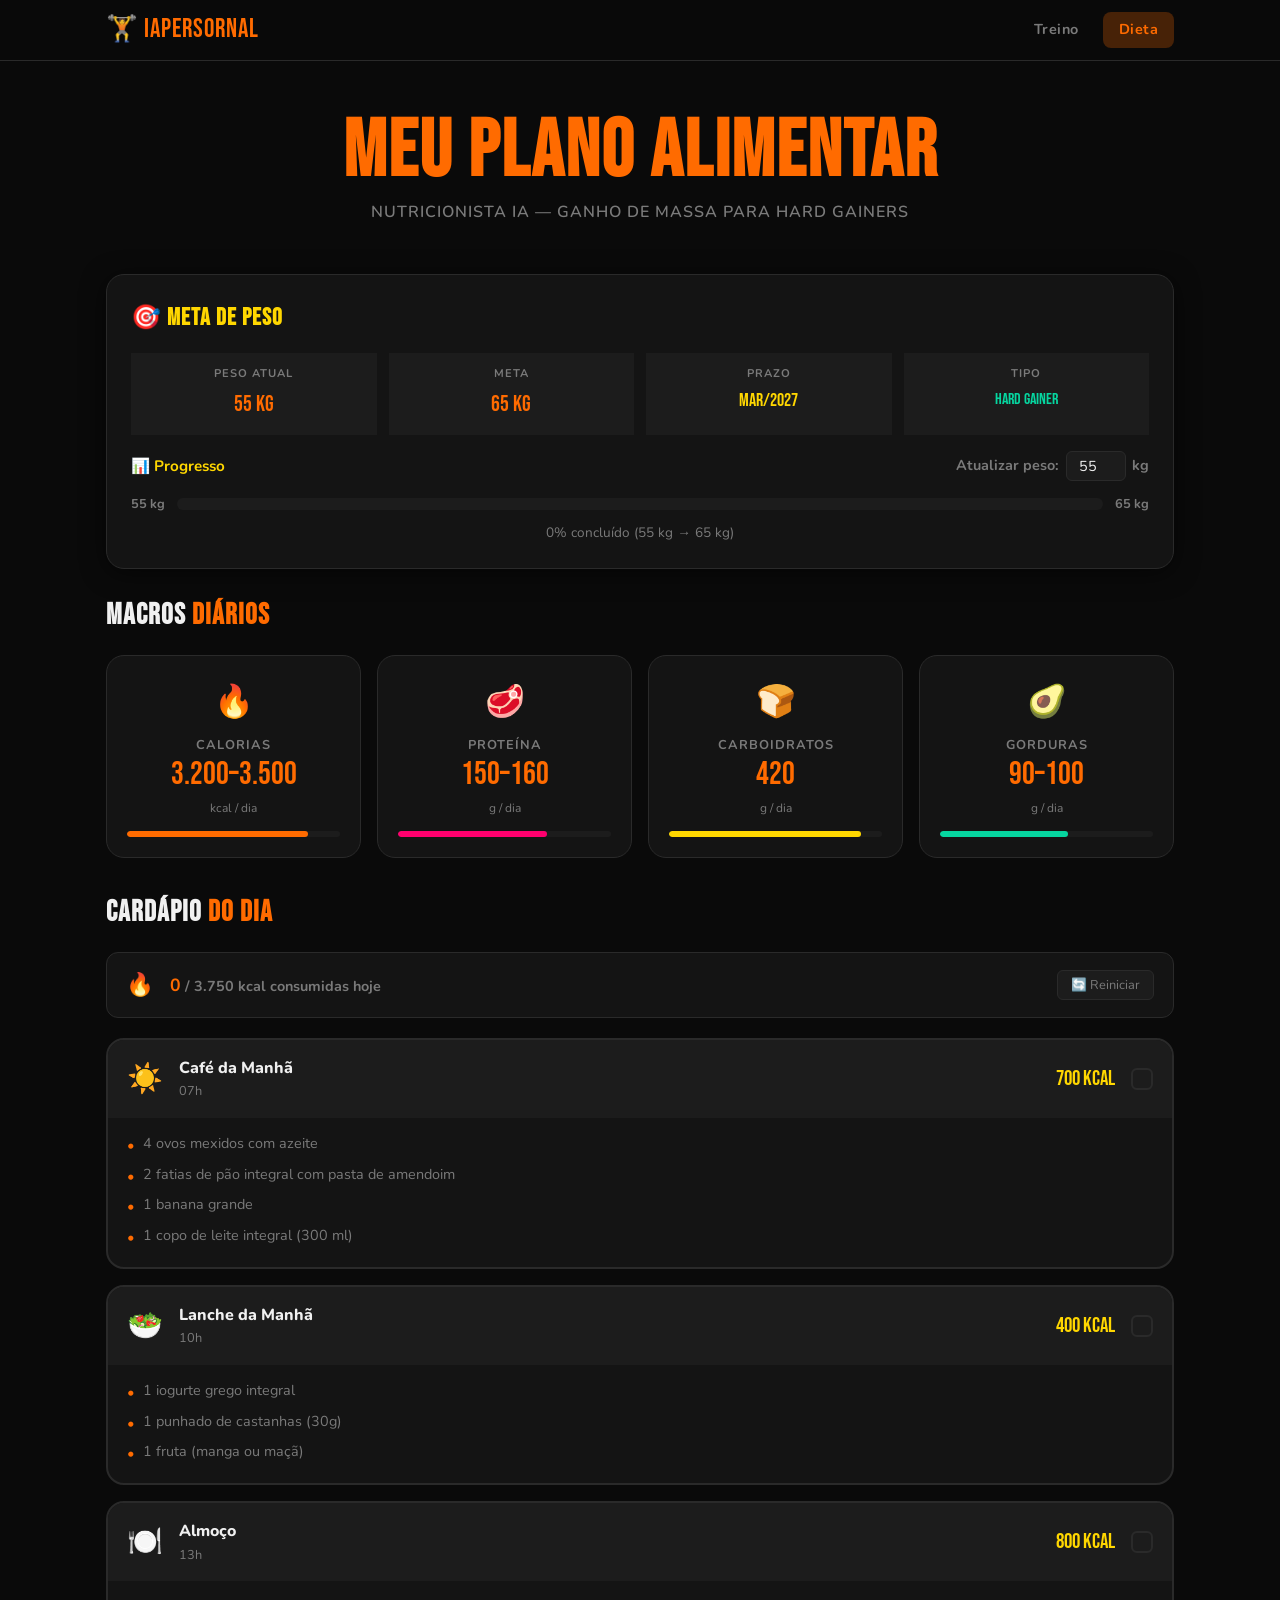
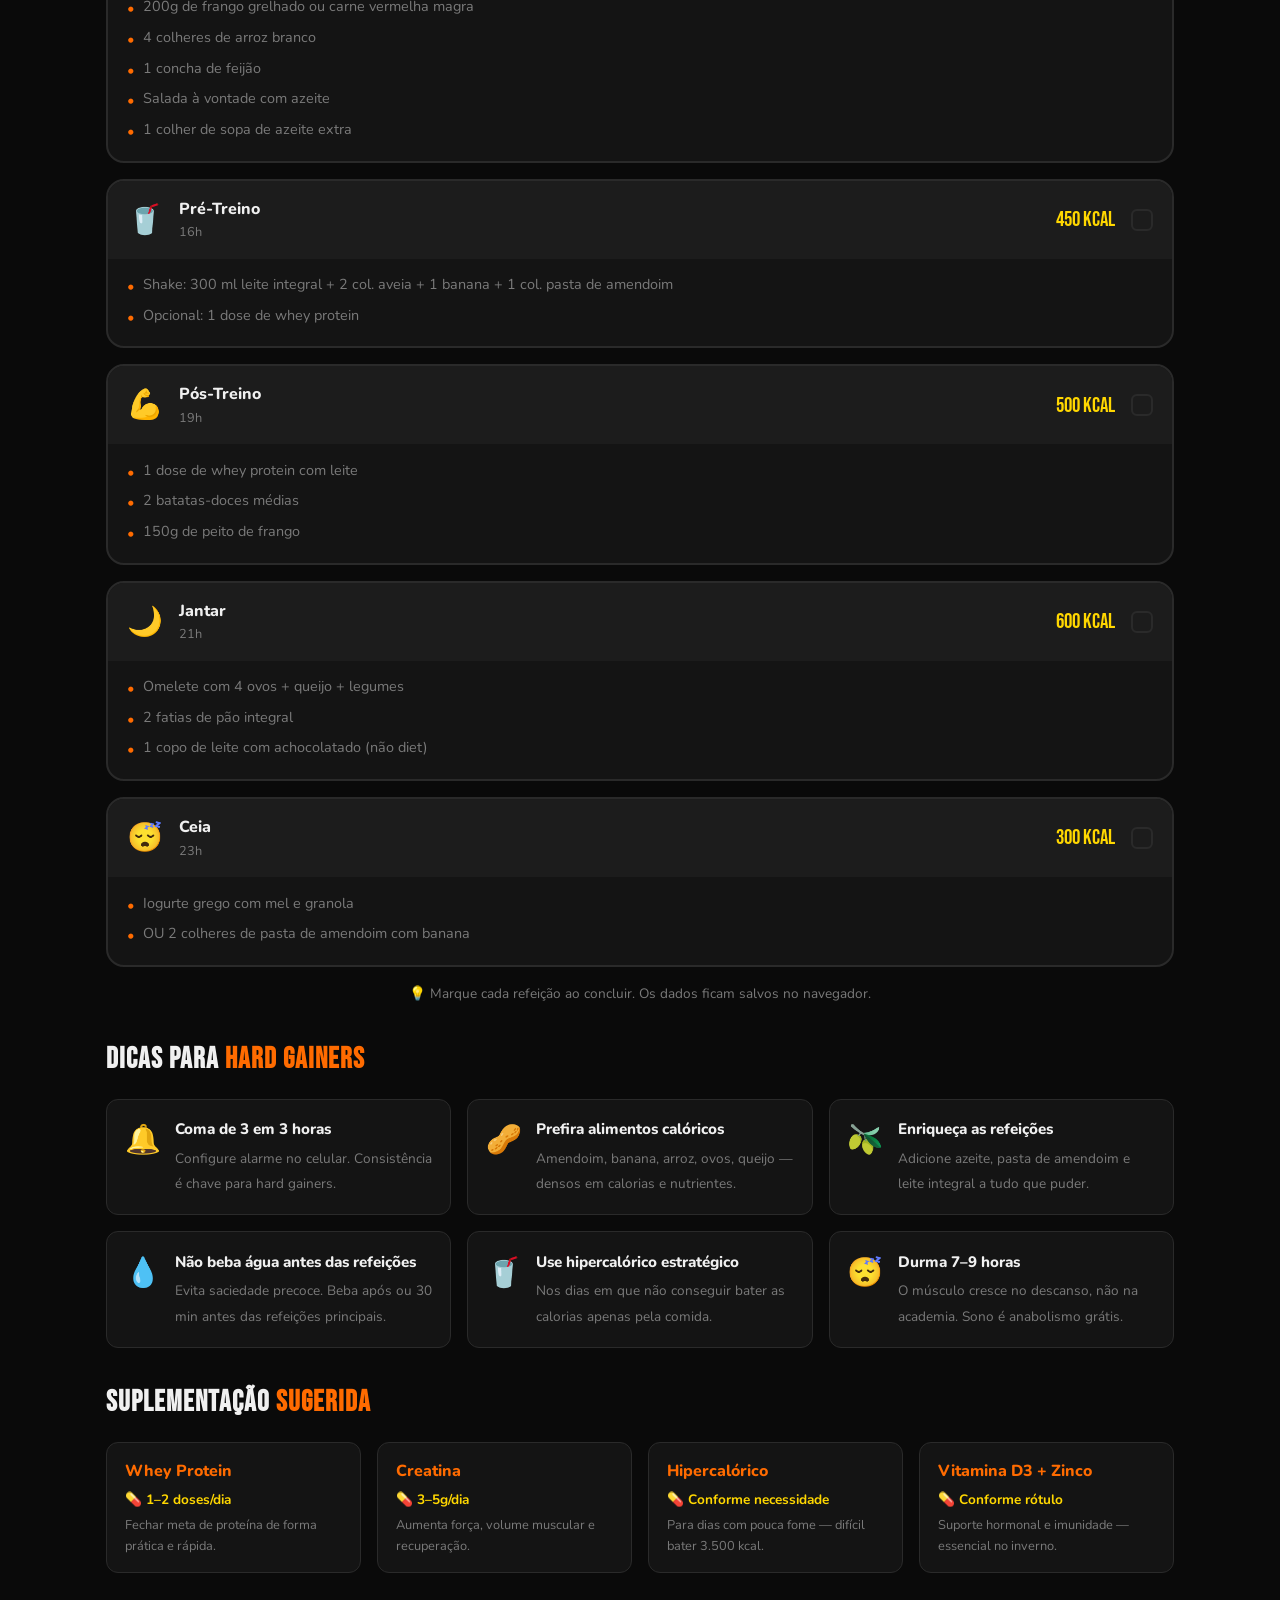
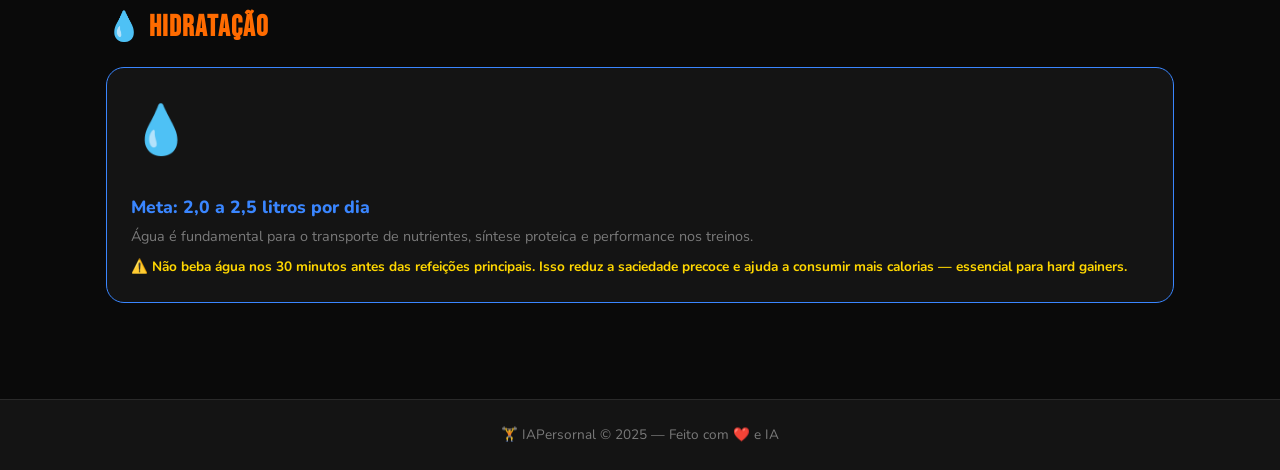
==== dieta.html @ 2b931eeb "feat: site completo de treino + dieta para GitHub Pages - index.html: plano de treino com seletor de" ====
<!DOCTYPE html>
<html lang="pt-BR">
<head>
  <meta charset="UTF-8" />
  <meta name="viewport" content="width=device-width, initial-scale=1.0" />
  <title>Meu Plano Alimentar | IAPersornal</title>
  <meta name="description" content="Plano nutricional personalizado para ganho de massa — IAPersornal Hard Gainer." />
  <link rel="stylesheet" href="https://cdnjs.cloudflare.com/ajax/libs/font-awesome/6.5.0/css/all.min.css" crossorigin="anonymous" />
  <link rel="stylesheet" href="css/style.css" />
</head>
<body>

  <!-- ── NAVBAR ── -->
  <header class="navbar">
    <div class="container nav-inner">
      <a href="index.html" class="nav-logo">🏋️ IAPersornal</a>
      <nav class="nav-links">
        <a href="index.html">Treino</a>
        <a href="dieta.html" class="active">Dieta</a>
      </nav>
    </div>
  </header>

  <!-- ── MAIN ── -->
  <main class="container page-main">

    <!-- Título da página -->
    <div class="page-header">
      <h1 class="page-title">MEU PLANO ALIMENTAR</h1>
      <p class="page-subtitle">Nutricionista IA — Ganho de Massa para Hard Gainers</p>
    </div>

    <!-- Card de Meta / Progresso ── -->
    <div class="goal-card">
      <h3>🎯 Meta de Peso</h3>
      <div class="goal-meta">
        <div class="goal-meta-item">
          <div class="label">Peso Atual</div>
          <div class="value" id="goal-current">55 kg</div>
        </div>
        <div class="goal-meta-item">
          <div class="label">Meta</div>
          <div class="value">65 kg</div>
        </div>
        <div class="goal-meta-item">
          <div class="label">Prazo</div>
          <div class="value" style="font-size:1.1rem;color:#FFD700">Mar/2027</div>
        </div>
        <div class="goal-meta-item">
          <div class="label">Tipo</div>
          <div class="value" style="font-size:1rem;color:#06D6A0">Hard Gainer</div>
        </div>
      </div>

      <!-- Barra de progresso editável -->
      <div class="weight-progress-header" style="margin-top:.5rem">
        <span>📊 Progresso</span>
        <div class="weight-inputs">
          <label>
            Atualizar peso:
            <input type="number" id="current-weight-diet" value="55" min="40" max="150" step="0.1" />
            kg
          </label>
        </div>
      </div>
      <div class="progress-bar-container" style="margin-top:.6rem">
        <span class="progress-label">55 kg</span>
        <div class="progress-bar">
          <div class="progress-fill" id="weight-fill-diet" style="width:0%"></div>
        </div>
        <span class="progress-label">65 kg</span>
      </div>
      <div class="progress-percent" id="weight-percent-diet">Carregando...</div>
    </div>

    <!-- ── MACROS ── -->
    <section class="macros-section">
      <h2 class="section-title">Macros <span>Diários</span></h2>
      <div class="macros-grid" id="macros-container">
        <!-- Renderizado pelo JS -->
      </div>
    </section>

    <!-- ── REFEIÇÕES ── -->
    <section class="meals-section">
      <h2 class="section-title">Cardápio <span>do Dia</span></h2>

      <!-- Contador de kcal -->
      <div class="kcal-counter-bar">
        <span class="kcal-icon">🔥</span>
        <div class="kcal-text" id="kcal-done">
          <strong>0</strong> <span>/ 3.750 kcal consumidas hoje</span>
        </div>
        <button class="btn-reset-meals" onclick="resetMeals()">🔄 Reiniciar</button>
      </div>

      <!-- Lista de refeições -->
      <div class="meals-grid" id="meals-container">
        <!-- Renderizado pelo JS -->
      </div>

      <p style="text-align:center;color:var(--text-muted);font-size:.85rem;margin-top:1rem">
        💡 Marque cada refeição ao concluir. Os dados ficam salvos no navegador.
      </p>
    </section>

    <!-- ── DICAS PARA HARD GAINERS ── -->
    <section class="tips-section">
      <h2 class="section-title">Dicas para <span>Hard Gainers</span></h2>
      <div class="tips-grid" id="tips-container">
        <!-- Renderizado pelo JS -->
      </div>
    </section>

    <!-- ── SUPLEMENTAÇÃO ── -->
    <section class="supplements-section">
      <h2 class="section-title">Suplementação <span>Sugerida</span></h2>
      <div class="supplement-grid" id="supplements-container">
        <!-- Renderizado pelo JS -->
      </div>
    </section>

    <!-- ── HIDRATAÇÃO ── -->
    <section class="hydration-section">
      <h2 class="section-title">💧 <span>Hidratação</span></h2>
      <div class="hydration-card">
        <span class="hydration-icon">💧</span>
        <div class="hydration-info">
          <h4>Meta: 2,0 a 2,5 litros por dia</h4>
          <p>Água é fundamental para o transporte de nutrientes, síntese proteica e performance nos treinos.</p>
          <p class="warning">
            ⚠️ <strong>Não beba água nos 30 minutos antes das refeições principais.</strong>
            Isso reduz a saciedade precoce e ajuda a consumir mais calorias — essencial para hard gainers.
          </p>
        </div>
      </div>
    </section>

  </main>

  <!-- ── FOOTER ── -->
  <footer class="footer">
    <div class="container">
      🏋️ IAPersornal &copy; 2025 — Feito com ❤️ e IA
    </div>
  </footer>

  <script src="js/main.js"></script>
</body>
</html>
---- css/style.css ----
/* ============================================================
   IAPersornal — CSS Global
   Dark Mode Esportivo | #FF6B00 laranja | #FFD700 dourado
   Fontes: Bebas Neue (títulos) + Nunito (corpo)
   ============================================================ */

@import url('https://fonts.googleapis.com/css2?family=Bebas+Neue&family=Nunito:wght@400;600;700;800;900&display=swap');

/* ── Variables ── */
:root {
  --bg:          #0a0a0a;
  --surface:     #141414;
  --surface-2:   #1c1c1c;
  --border:      #2a2a2a;
  --orange:      #FF6B00;
  --orange-glow: rgba(255,107,0,.25);
  --gold:        #FFD700;
  --gold-glow:   rgba(255,215,0,.20);
  --text:        #f0f0f0;
  --text-muted:  #7a7a7a;
  --success:     #06D6A0;
  --blue:        #3A86FF;
  --pink:        #FF006E;
  --radius:      12px;
  --radius-lg:   18px;
  --shadow:      0 4px 24px rgba(0,0,0,.55);
  --transition:  all .28s cubic-bezier(.4,0,.2,1);
}

/* ── Reset ── */
*, *::before, *::after { box-sizing: border-box; margin: 0; padding: 0; }
html { scroll-behavior: smooth; font-size: 16px; }
body {
  background: var(--bg);
  color: var(--text);
  font-family: 'Nunito', sans-serif;
  min-height: 100vh;
  line-height: 1.6;
}
a { color: var(--orange); text-decoration: none; }
img { max-width: 100%; display: block; }
button { font-family: inherit; cursor: pointer; border: none; outline: none; }
input { font-family: inherit; }

/* ── Container ── */
.container {
  max-width: 1100px;
  margin: 0 auto;
  padding: 0 1rem;
}

/* ── NAVBAR ── */
.navbar {
  position: fixed;
  top: 0; left: 0; right: 0;
  z-index: 100;
  background: rgba(10,10,10,.92);
  backdrop-filter: blur(12px);
  border-bottom: 1px solid var(--border);
}
.nav-inner {
  display: flex;
  align-items: center;
  justify-content: space-between;
  height: 60px;
}
.nav-logo {
  font-family: 'Bebas Neue', sans-serif;
  font-size: 1.6rem;
  color: var(--orange);
  letter-spacing: 1px;
}
.nav-links {
  display: flex;
  gap: .5rem;
}
.nav-links a {
  padding: .4rem 1rem;
  border-radius: 8px;
  color: var(--text-muted);
  font-weight: 700;
  font-size: .9rem;
  letter-spacing: .5px;
  transition: var(--transition);
}
.nav-links a:hover,
.nav-links a.active {
  color: var(--orange);
  background: var(--orange-glow);
}

/* ── Page main ── */
.page-main {
  padding-top: 80px;
  padding-bottom: 4rem;
}

/* ── Page Header ── */
.page-header {
  text-align: center;
  margin-bottom: 2rem;
  padding: 2rem 0 1rem;
}
.page-title {
  font-family: 'Bebas Neue', sans-serif;
  font-size: clamp(2.5rem, 8vw, 5rem);
  color: var(--orange);
  letter-spacing: 2px;
  line-height: 1;
}
.page-subtitle {
  color: var(--text-muted);
  font-size: 1rem;
  font-weight: 600;
  margin-top: .5rem;
  letter-spacing: 1px;
  text-transform: uppercase;
}

/* ── Weight Progress Card ── */
.weight-progress-card {
  background: var(--surface);
  border: 1px solid var(--border);
  border-radius: var(--radius-lg);
  padding: 1.2rem 1.5rem;
  margin-bottom: 1.5rem;
  box-shadow: var(--shadow);
}
.weight-progress-header {
  display: flex;
  align-items: center;
  justify-content: space-between;
  margin-bottom: .8rem;
  font-weight: 700;
  font-size: .95rem;
  color: var(--gold);
  flex-wrap: wrap;
  gap: .5rem;
}
.weight-inputs label {
  display: flex;
  align-items: center;
  gap: .4rem;
  font-size: .9rem;
  color: var(--text-muted);
}
.weight-inputs input {
  width: 60px;
  background: var(--surface-2);
  border: 1px solid var(--border);
  border-radius: 6px;
  color: var(--text);
  padding: .25rem .5rem;
  font-size: .9rem;
  text-align: center;
}
.weight-inputs input:focus { outline: none; border-color: var(--orange); }
.progress-bar-container {
  display: flex;
  align-items: center;
  gap: .75rem;
  margin-bottom: .5rem;
}
.progress-label {
  font-size: .8rem;
  font-weight: 700;
  color: var(--text-muted);
  white-space: nowrap;
}
.progress-bar {
  flex: 1;
  height: 12px;
  background: var(--surface-2);
  border-radius: 99px;
  overflow: hidden;
}
.progress-fill {
  height: 100%;
  background: linear-gradient(90deg, var(--orange), var(--gold));
  border-radius: 99px;
  transition: width .5s ease;
}
.progress-percent {
  font-size: .85rem;
  color: var(--text-muted);
  text-align: center;
}

/* ── Weekly Counter ── */
.weekly-counter {
  display: flex;
  align-items: center;
  gap: .75rem;
  background: var(--surface);
  border: 1px solid var(--border);
  border-radius: var(--radius);
  padding: .9rem 1.2rem;
  margin-bottom: 1.5rem;
  font-weight: 700;
  font-size: .95rem;
  flex-wrap: wrap;
}
.weekly-counter i {
  color: var(--gold);
  font-size: 1.2rem;
}
.weekly-counter span {
  flex: 1;
}
.btn-reset-week {
  background: var(--surface-2);
  border: 1px solid var(--border);
  color: var(--text-muted);
  font-size: .8rem;
  padding: .3rem .8rem;
  border-radius: 6px;
  transition: var(--transition);
}
.btn-reset-week:hover {
  color: var(--orange);
  border-color: var(--orange);
}

/* ── Day Selector ── */
.day-selector {
  display: flex;
  gap: .5rem;
  flex-wrap: wrap;
  justify-content: center;
  margin-bottom: 1.5rem;
}
.day-btn {
  background: var(--surface);
  border: 2px solid var(--border);
  color: var(--text-muted);
  font-family: 'Bebas Neue', sans-serif;
  font-size: 1rem;
  letter-spacing: 1px;
  padding: .55rem 1.1rem;
  border-radius: 10px;
  transition: var(--transition);
}
.day-btn:hover {
  border-color: var(--orange);
  color: var(--orange);
}
.day-btn.active {
  background: var(--orange);
  border-color: var(--orange);
  color: #fff;
  box-shadow: 0 0 16px var(--orange-glow);
}
.day-btn.rest.active {
  background: var(--success);
  border-color: var(--success);
  box-shadow: 0 0 16px rgba(6,214,160,.3);
}

/* ── Completion Banner ── */
.completion-banner {
  display: none;
  background: linear-gradient(135deg, var(--orange), var(--gold));
  color: #000;
  font-family: 'Bebas Neue', sans-serif;
  font-size: 1.6rem;
  letter-spacing: 1px;
  text-align: center;
  padding: 1rem;
  border-radius: var(--radius);
  margin-bottom: 1.5rem;
  animation: popIn .4s cubic-bezier(.175,.885,.32,1.275);
}
.completion-banner.show { display: block; }

/* ── Day Panel ── */
.day-panel { display: none; }
.day-panel.active { display: block; }

.day-panel-header {
  display: flex;
  align-items: center;
  gap: 1rem;
  margin-bottom: 1.5rem;
}
.day-panel-title {
  font-family: 'Bebas Neue', sans-serif;
  font-size: 2rem;
  letter-spacing: 1px;
}
.focus-badge {
  background: var(--orange-glow);
  color: var(--orange);
  border: 1px solid var(--orange);
  font-size: .75rem;
  font-weight: 800;
  letter-spacing: 1.5px;
  padding: .3rem .75rem;
  border-radius: 99px;
}

/* ── Exercise Grid ── */
.exercise-grid {
  display: grid;
  grid-template-columns: repeat(auto-fill, minmax(260px, 1fr));
  gap: 1.25rem;
  margin-bottom: 1.5rem;
}

/* ── Exercise Card ── */
.exercise-card {
  background: var(--surface);
  border: 2px solid var(--border);
  border-radius: var(--radius-lg);
  overflow: hidden;
  box-shadow: var(--shadow);
  transition: var(--transition);
  opacity: 0;
  transform: translateY(20px);
}
.exercise-card.animate-in {
  opacity: 1;
  transform: translateY(0);
}
.exercise-card.done {
  border-color: var(--success);
  opacity: .7;
}
.exercise-card.done .card-visual { filter: grayscale(.4); }
.exercise-card:hover {
  border-color: var(--orange);
  transform: translateY(-4px);
  box-shadow: 0 8px 32px rgba(255,107,0,.2);
}
.exercise-card.done:hover { transform: none; }

.card-visual {
  height: 110px;
  display: flex;
  align-items: center;
  justify-content: center;
  font-size: 3.5rem;
  position: relative;
  overflow: hidden;
}
.card-visual::before {
  content: '';
  position: absolute;
  inset: 0;
  background: linear-gradient(135deg, var(--card-color, #FF6B00) 0%, transparent 70%);
  opacity: .18;
}

.card-body { padding: 1rem 1.1rem 1.2rem; }
.card-muscle {
  font-size: .7rem;
  font-weight: 800;
  letter-spacing: 1.5px;
  color: #fff;
  background: var(--card-color, #FF6B00);
  padding: .2rem .65rem;
  border-radius: 99px;
  display: inline-block;
  margin-bottom: .6rem;
}
.card-name {
  font-weight: 800;
  font-size: 1rem;
  margin-bottom: .35rem;
  line-height: 1.3;
}
.card-sets {
  font-family: 'Bebas Neue', sans-serif;
  font-size: 1.25rem;
  color: var(--gold);
  letter-spacing: .5px;
  margin-bottom: .5rem;
}
.card-tip {
  font-size: .8rem;
  color: var(--text-muted);
  line-height: 1.5;
  margin-bottom: .75rem;
}
.card-check-area {
  display: flex;
  align-items: center;
  gap: .5rem;
}
.card-checkbox {
  appearance: none;
  width: 20px;
  height: 20px;
  border: 2px solid var(--border);
  border-radius: 6px;
  cursor: pointer;
  transition: var(--transition);
  position: relative;
  flex-shrink: 0;
}
.card-checkbox:checked {
  background: var(--success);
  border-color: var(--success);
}
.card-checkbox:checked::after {
  content: '✓';
  position: absolute;
  top: 50%; left: 50%;
  transform: translate(-50%,-50%);
  color: #000;
  font-size: .8rem;
  font-weight: 900;
}
.card-check-label {
  font-size: .85rem;
  color: var(--text-muted);
  cursor: pointer;
}

/* ── Rest Day Card ── */
.rest-card {
  background: var(--surface);
  border: 2px solid var(--success);
  border-radius: var(--radius-lg);
  padding: 3rem 2rem;
  text-align: center;
  box-shadow: 0 0 32px rgba(6,214,160,.15);
}
.rest-card .rest-icon { font-size: 5rem; margin-bottom: 1rem; }
.rest-card h2 {
  font-family: 'Bebas Neue', sans-serif;
  font-size: 2.5rem;
  color: var(--success);
  margin-bottom: .5rem;
}
.rest-card p { color: var(--text-muted); font-size: 1rem; line-height: 1.7; }
.rest-card .motivational {
  margin-top: 1.5rem;
  background: var(--surface-2);
  border-radius: var(--radius);
  padding: 1rem;
  font-style: italic;
  color: var(--gold);
  font-weight: 700;
}

/* ── Reset Area ── */
.reset-area {
  text-align: center;
  margin-top: 1rem;
}
.btn-secondary {
  background: var(--surface-2);
  border: 1px solid var(--border);
  color: var(--text-muted);
  padding: .6rem 1.4rem;
  border-radius: 8px;
  font-size: .9rem;
  font-weight: 700;
  transition: var(--transition);
}
.btn-secondary:hover {
  border-color: var(--orange);
  color: var(--orange);
}

/* ── DIET PAGE ── */

/* Goal Card */
.goal-card {
  background: var(--surface);
  border: 1px solid var(--border);
  border-radius: var(--radius-lg);
  padding: 1.5rem;
  margin-bottom: 1.5rem;
  box-shadow: var(--shadow);
}
.goal-card h3 {
  font-family: 'Bebas Neue', sans-serif;
  font-size: 1.5rem;
  color: var(--gold);
  letter-spacing: 1px;
  margin-bottom: 1rem;
}
.goal-meta {
  display: grid;
  grid-template-columns: repeat(auto-fit, minmax(120px, 1fr));
  gap: .75rem;
  margin-bottom: 1rem;
}
.goal-meta-item {
  background: var(--surface-2);
  border-radius: var(--radius-sm);
  padding: .75rem;
  text-align: center;
}
.goal-meta-item .label {
  font-size: .7rem;
  color: var(--text-muted);
  font-weight: 700;
  letter-spacing: 1px;
  text-transform: uppercase;
  margin-bottom: .25rem;
}
.goal-meta-item .value {
  font-family: 'Bebas Neue', sans-serif;
  font-size: 1.4rem;
  color: var(--orange);
}

/* Macros */
.macros-section { margin-bottom: 2rem; }
.section-title {
  font-family: 'Bebas Neue', sans-serif;
  font-size: 1.8rem;
  color: var(--text);
  letter-spacing: 1px;
  margin-bottom: 1rem;
}
.section-title span { color: var(--orange); }
.macros-grid {
  display: grid;
  grid-template-columns: repeat(auto-fit, minmax(200px, 1fr));
  gap: 1rem;
}
.macro-card {
  background: var(--surface);
  border: 1px solid var(--border);
  border-radius: var(--radius-lg);
  padding: 1.25rem;
  text-align: center;
  transition: var(--transition);
}
.macro-card:hover { border-color: var(--orange); }
.macro-icon { font-size: 2rem; margin-bottom: .5rem; }
.macro-name {
  font-size: .8rem;
  font-weight: 700;
  letter-spacing: 1px;
  color: var(--text-muted);
  text-transform: uppercase;
  margin-bottom: .25rem;
}
.macro-value {
  font-family: 'Bebas Neue', sans-serif;
  font-size: 2rem;
  color: var(--orange);
  line-height: 1;
  margin-bottom: .5rem;
}
.macro-unit {
  font-size: .75rem;
  color: var(--text-muted);
}
.macro-bar {
  height: 6px;
  background: var(--surface-2);
  border-radius: 99px;
  margin-top: .75rem;
  overflow: hidden;
}
.macro-bar-fill {
  height: 100%;
  border-radius: 99px;
  transition: width .5s ease;
}

/* Meals */
.meals-section { margin-bottom: 2rem; }
.kcal-counter-bar {
  background: var(--surface);
  border: 1px solid var(--border);
  border-radius: var(--radius);
  padding: .9rem 1.2rem;
  margin-bottom: 1.2rem;
  display: flex;
  align-items: center;
  gap: 1rem;
  flex-wrap: wrap;
}
.kcal-counter-bar .kcal-icon { font-size: 1.4rem; }
.kcal-text { flex: 1; font-weight: 700; }
.kcal-text strong { color: var(--orange); font-size: 1.1rem; }
.kcal-text span { color: var(--text-muted); font-size: .9rem; }
.btn-reset-meals {
  background: var(--surface-2);
  border: 1px solid var(--border);
  color: var(--text-muted);
  font-size: .8rem;
  padding: .3rem .8rem;
  border-radius: 6px;
  transition: var(--transition);
}
.btn-reset-meals:hover { color: var(--orange); border-color: var(--orange); }

.meals-grid {
  display: grid;
  gap: 1rem;
}
.meal-card {
  background: var(--surface);
  border: 2px solid var(--border);
  border-radius: var(--radius-lg);
  overflow: hidden;
  transition: var(--transition);
  opacity: 0;
  transform: translateY(16px);
}
.meal-card.animate-in {
  opacity: 1;
  transform: translateY(0);
}
.meal-card.meal-done {
  border-color: var(--success);
  opacity: .75;
}
.meal-header {
  display: flex;
  align-items: center;
  gap: 1rem;
  padding: 1rem 1.2rem;
  background: var(--surface-2);
  cursor: pointer;
  user-select: none;
}
.meal-emoji { font-size: 1.8rem; }
.meal-info { flex: 1; }
.meal-name {
  font-weight: 800;
  font-size: 1rem;
}
.meal-time {
  font-size: .8rem;
  color: var(--text-muted);
}
.meal-kcal {
  font-family: 'Bebas Neue', sans-serif;
  font-size: 1.3rem;
  color: var(--gold);
}
.meal-check {
  appearance: none;
  width: 22px;
  height: 22px;
  border: 2px solid var(--border);
  border-radius: 6px;
  cursor: pointer;
  transition: var(--transition);
  position: relative;
  flex-shrink: 0;
}
.meal-check:checked {
  background: var(--success);
  border-color: var(--success);
}
.meal-check:checked::after {
  content: '✓';
  position: absolute;
  top: 50%; left: 50%;
  transform: translate(-50%,-50%);
  color: #000;
  font-size: .85rem;
  font-weight: 900;
}
.meal-body {
  padding: .9rem 1.2rem 1.1rem;
}
.meal-items {
  list-style: none;
  display: flex;
  flex-direction: column;
  gap: .35rem;
}
.meal-items li {
  display: flex;
  align-items: flex-start;
  gap: .5rem;
  font-size: .9rem;
  color: var(--text-muted);
}
.meal-items li::before {
  content: '•';
  color: var(--orange);
  font-weight: 900;
  flex-shrink: 0;
  margin-top: 2px;
}

/* Tips & Supplements */
.tips-section,
.supplements-section,
.hydration-section {
  margin-bottom: 2rem;
}
.tips-grid {
  display: grid;
  grid-template-columns: repeat(auto-fill, minmax(260px, 1fr));
  gap: 1rem;
}
.tip-card {
  background: var(--surface);
  border: 1px solid var(--border);
  border-radius: var(--radius);
  padding: 1.1rem;
  display: flex;
  gap: .9rem;
  align-items: flex-start;
  transition: var(--transition);
  opacity: 0;
  transform: translateY(12px);
}
.tip-card.animate-in {
  opacity: 1;
  transform: translateY(0);
}
.tip-card:hover { border-color: var(--gold); }
.tip-icon { font-size: 1.8rem; flex-shrink: 0; }
.tip-text strong {
  display: block;
  font-size: .95rem;
  font-weight: 800;
  margin-bottom: .25rem;
}
.tip-text span { font-size: .85rem; color: var(--text-muted); }

.supplement-grid {
  display: grid;
  grid-template-columns: repeat(auto-fill, minmax(220px, 1fr));
  gap: 1rem;
}
.supplement-card {
  background: var(--surface);
  border: 1px solid var(--border);
  border-radius: var(--radius);
  padding: 1rem 1.1rem;
  transition: var(--transition);
  opacity: 0;
  transform: translateY(12px);
}
.supplement-card.animate-in {
  opacity: 1;
  transform: translateY(0);
}
.supplement-card:hover { border-color: var(--orange); }
.supplement-name {
  font-weight: 800;
  font-size: 1rem;
  color: var(--orange);
  margin-bottom: .3rem;
}
.supplement-dose {
  font-size: .85rem;
  color: var(--gold);
  font-weight: 700;
  margin-bottom: .25rem;
}
.supplement-reason { font-size: .8rem; color: var(--text-muted); }

.hydration-card {
  background: var(--surface);
  border: 1px solid var(--blue);
  border-radius: var(--radius-lg);
  padding: 1.5rem;
  display: flex;
  align-items: center;
  gap: 1.5rem;
  flex-wrap: wrap;
}
.hydration-icon { font-size: 3rem; }
.hydration-info h4 {
  font-weight: 800;
  font-size: 1.1rem;
  color: var(--blue);
  margin-bottom: .25rem;
}
.hydration-info p { font-size: .9rem; color: var(--text-muted); }
.hydration-info .warning {
  margin-top: .5rem;
  font-size: .85rem;
  color: var(--gold);
  font-weight: 700;
}

/* ── Footer ── */
.footer {
  background: var(--surface);
  border-top: 1px solid var(--border);
  padding: 1.5rem 0;
  text-align: center;
  font-size: .85rem;
  color: var(--text-muted);
}

/* ── Animations ── */
@keyframes popIn {
  from { transform: scale(.8); opacity: 0; }
  to   { transform: scale(1);  opacity: 1; }
}
@keyframes fadeSlideUp {
  from { opacity: 0; transform: translateY(20px); }
  to   { opacity: 1; transform: translateY(0); }
}

/* ── Responsive ── */
@media (max-width: 768px) {
  .page-title { font-size: 2.8rem; }
  .exercise-grid { grid-template-columns: 1fr; }
  .macros-grid { grid-template-columns: repeat(2, 1fr); }
  .tips-grid { grid-template-columns: 1fr; }
  .supplement-grid { grid-template-columns: 1fr 1fr; }
}
@media (max-width: 480px) {
  .nav-logo { font-size: 1.3rem; }
  .day-btn { padding: .4rem .7rem; font-size: .9rem; }
  .macros-grid { grid-template-columns: 1fr 1fr; }
  .supplement-grid { grid-template-columns: 1fr; }
  .weight-progress-header { flex-direction: column; align-items: flex-start; }
  .goal-meta { grid-template-columns: 1fr 1fr; }
}
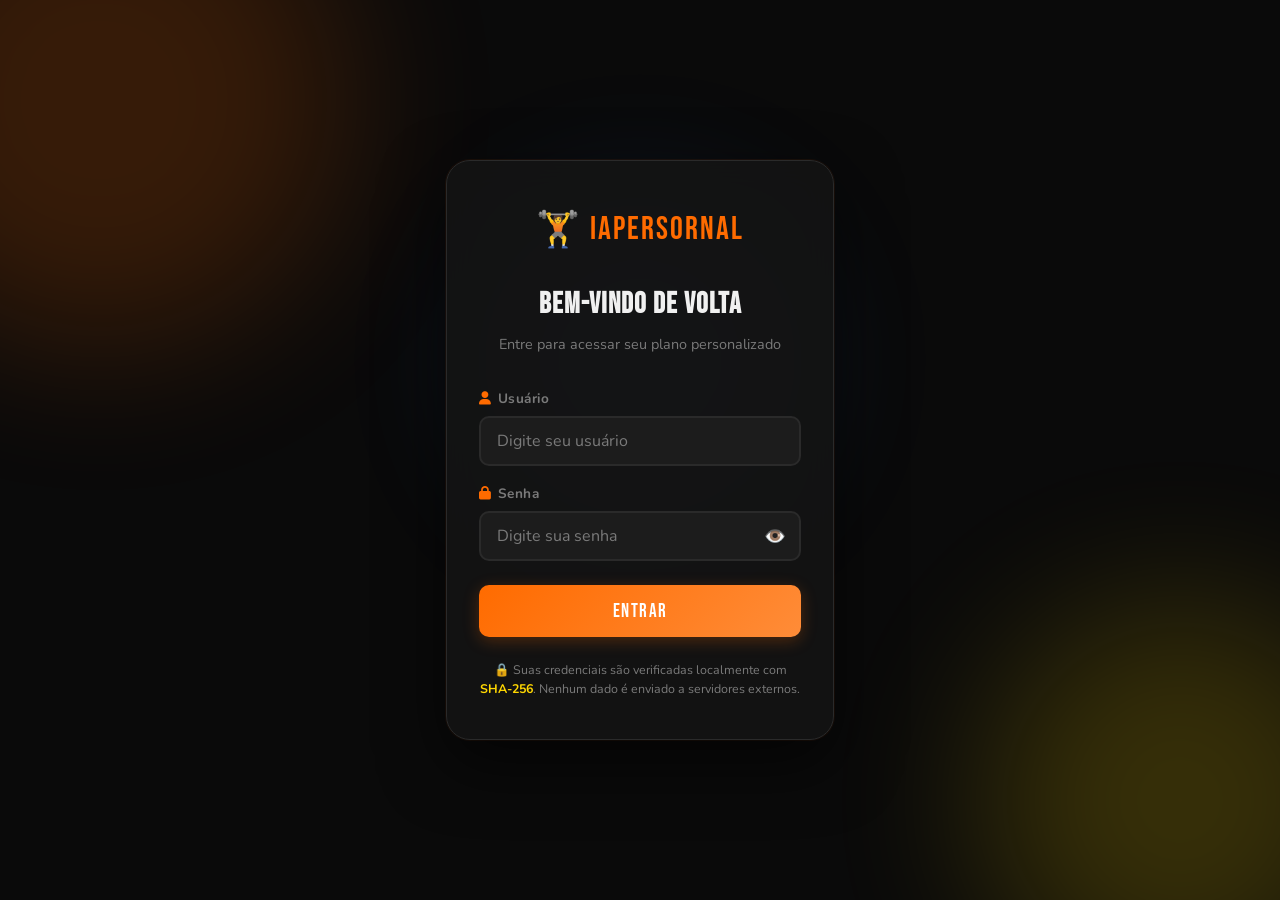
==== commit c590911d: "feat: sistema de login com credenciais criptografadas (SHA-256) - login.html: página de login com de" ====
--- a/dieta.html
+++ b/dieta.html
@@ -145,6 +145,7 @@
     </div>
   </footer>
 
+  <script src="js/auth.js"></script>
   <script src="js/main.js"></script>
 </body>
 </html>
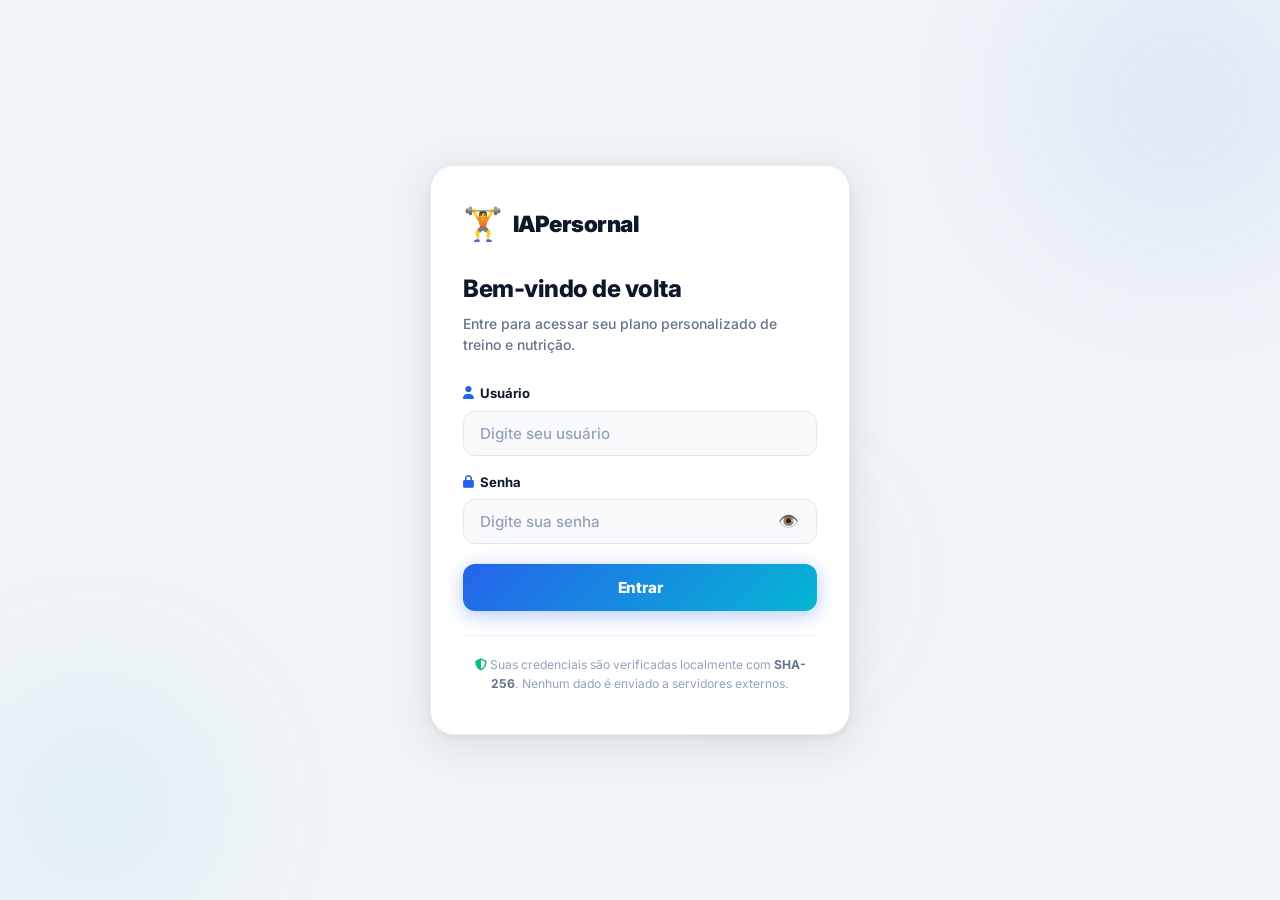
==== commit 4dc405ca: "feat: redesign completo v3.0 — Light Premium + Compartilhamento Social + Mobile-First ## Visual & De" ====
--- a/dieta.html
+++ b/dieta.html
@@ -2,7 +2,7 @@
 <html lang="pt-BR">
 <head>
   <meta charset="UTF-8" />
-  <meta name="viewport" content="width=device-width, initial-scale=1.0" />
+  <meta name="viewport" content="width=device-width, initial-scale=1.0, viewport-fit=cover" />
   <title>Meu Plano Alimentar | IAPersornal</title>
   <meta name="description" content="Plano nutricional personalizado para ganho de massa — IAPersornal Hard Gainer." />
   <link rel="stylesheet" href="https://cdnjs.cloudflare.com/ajax/libs/font-awesome/6.5.0/css/all.min.css" crossorigin="anonymous" />
@@ -26,7 +26,7 @@
 
     <!-- Título da página -->
     <div class="page-header">
-      <h1 class="page-title">MEU PLANO ALIMENTAR</h1>
+      <h1 class="page-title">Plano <span class="gradient-text">Alimentar</span></h1>
       <p class="page-subtitle">Nutricionista IA — Ganho de Massa para Hard Gainers</p>
     </div>
 
@@ -44,11 +44,11 @@
         </div>
         <div class="goal-meta-item">
           <div class="label">Prazo</div>
-          <div class="value" style="font-size:1.1rem;color:#FFD700">Mar/2027</div>
+          <div class="value" style="color:var(--warning)">Mar/2027</div>
         </div>
         <div class="goal-meta-item">
           <div class="label">Tipo</div>
-          <div class="value" style="font-size:1rem;color:#06D6A0">Hard Gainer</div>
+          <div class="value" style="color:var(--success)">Hard Gainer</div>
         </div>
       </div>
 
@@ -145,6 +145,24 @@
     </div>
   </footer>
 
+  <!-- ── BOTTOM NAVIGATION (mobile) ── -->
+  <nav class="bottom-nav">
+    <div class="bottom-nav__inner">
+      <a href="index.html" class="bottom-nav__item">
+        <i class="fa-solid fa-dumbbell"></i><span>Treino</span>
+      </a>
+      <a href="dieta.html" class="bottom-nav__item active">
+        <i class="fa-solid fa-utensils"></i><span>Dieta</span>
+      </a>
+      <button class="bottom-nav__item" disabled style="opacity:0.4">
+        <i class="fa-solid fa-share-nodes"></i><span>Compartilhar</span>
+      </button>
+      <button class="bottom-nav__item" onclick="logout()">
+        <i class="fa-solid fa-arrow-right-from-bracket"></i><span>Sair</span>
+      </button>
+    </div>
+  </nav>
+
   <script src="js/auth.js"></script>
   <script src="js/main.js"></script>
 </body>
--- a/css/style.css
+++ b/css/style.css
@@ -1,818 +1,1708 @@
 /* ============================================================
-   IAPersornal — CSS Global
-   Dark Mode Esportivo | #FF6B00 laranja | #FFD700 dourado
-   Fontes: Bebas Neue (títulos) + Nunito (corpo)
+   IAPersornal — Design System v3.0
+   Tema: Light Premium | Mobile-First
+   Inspirado em: Apple · Notion · Stripe · Nike Training Club
+   Fonte: Inter (Google Fonts)
    ============================================================ */
 
-@import url('https://fonts.googleapis.com/css2?family=Bebas+Neue&family=Nunito:wght@400;600;700;800;900&display=swap');
-
-/* ── Variables ── */
+@import url('https://fonts.googleapis.com/css2?family=Inter:wght@400;500;600;700;800;900&display=swap');
+
+/* ════════════════════════════════════════════════
+   TOKENS GLOBAIS — Wesley (Azul Sofisticado)
+   ════════════════════════════════════════════════ */
 :root {
-  --bg:          #0a0a0a;
-  --surface:     #141414;
-  --surface-2:   #1c1c1c;
-  --border:      #2a2a2a;
-  --orange:      #FF6B00;
-  --orange-glow: rgba(255,107,0,.25);
-  --gold:        #FFD700;
-  --gold-glow:   rgba(255,215,0,.20);
-  --text:        #f0f0f0;
-  --text-muted:  #7a7a7a;
-  --success:     #06D6A0;
-  --blue:        #3A86FF;
-  --pink:        #FF006E;
-  --radius:      12px;
-  --radius-lg:   18px;
-  --shadow:      0 4px 24px rgba(0,0,0,.55);
-  --transition:  all .28s cubic-bezier(.4,0,.2,1);
-}
-
-/* ── Reset ── */
-*, *::before, *::after { box-sizing: border-box; margin: 0; padding: 0; }
-html { scroll-behavior: smooth; font-size: 16px; }
+  /* Fundo */
+  --bg:          #F0F4F8;
+  --bg-alt:      #E8EDF2;
+
+  /* Superfícies */
+  --surface:     #FFFFFF;
+  --surface-2:   #F8FAFC;
+  --surface-3:   #F1F5F9;
+
+  /* Bordas */
+  --border:      rgba(0,0,0,0.07);
+  --border-2:    rgba(0,0,0,0.12);
+
+  /* Texto */
+  --text:        #0F172A;
+  --text-muted:  #64748B;
+  --text-dim:    #94A3B8;
+
+  /* Acento — Azul (Wesley) */
+  --accent:          #2563EB;
+  --accent-alt:      #06B6D4;
+  --accent-soft:     #EFF6FF;
+  --accent-glow:     rgba(37,99,235,0.18);
+  --accent-gradient: linear-gradient(135deg, #2563EB 0%, #06B6D4 100%);
+  --accent-glow-btn: 0 4px 24px rgba(37,99,235,0.35);
+  --accent-dark:     #1D4ED8;
+
+  /* Status */
+  --success:     #10B981;
+  --success-bg:  #ECFDF5;
+  --danger:      #EF4444;
+  --danger-bg:   #FEF2F2;
+  --warning:     #F59E0B;
+  --warning-bg:  #FFFBEB;
+
+  /* Sombras (light mode) */
+  --shadow-xs:  0 1px 2px rgba(0,0,0,0.05);
+  --shadow-sm:  0 1px 3px rgba(0,0,0,0.08), 0 2px 8px rgba(0,0,0,0.04);
+  --shadow:     0 4px 16px rgba(0,0,0,0.08), 0 1px 4px rgba(0,0,0,0.04);
+  --shadow-lg:  0 12px 40px rgba(0,0,0,0.12), 0 4px 12px rgba(0,0,0,0.06);
+  --shadow-xl:  0 24px 64px rgba(0,0,0,0.14), 0 8px 24px rgba(0,0,0,0.08);
+
+  /* Layout */
+  --radius-xs:  6px;
+  --radius-sm:  10px;
+  --radius:     14px;
+  --radius-lg:  18px;
+  --radius-xl:  24px;
+  --radius-2xl: 32px;
+
+  /* Transições */
+  --transition: all .22s cubic-bezier(0.4, 0, 0.2, 1);
+  --transition-spring: all .35s cubic-bezier(0.175, 0.885, 0.32, 1.275);
+
+  /* Navbar */
+  --navbar-h: 60px;
+}
+
+/* ── Barbara: Roxo / Rosa ── */
+body[data-user="barbara"] {
+  --accent:          #7C3AED;
+  --accent-alt:      #EC4899;
+  --accent-soft:     #F5F3FF;
+  --accent-glow:     rgba(124,58,237,0.18);
+  --accent-gradient: linear-gradient(135deg, #7C3AED 0%, #EC4899 100%);
+  --accent-glow-btn: 0 4px 24px rgba(124,58,237,0.35);
+  --accent-dark:     #6D28D9;
+}
+
+/* ════════════════════════════════════════════════
+   RESET & BASE
+   ════════════════════════════════════════════════ */
+*, *::before, *::after {
+  box-sizing: border-box;
+  margin: 0;
+  padding: 0;
+}
+
+html {
+  scroll-behavior: smooth;
+  font-size: 16px;
+  -webkit-font-smoothing: antialiased;
+  -moz-osx-font-smoothing: grayscale;
+  -webkit-tap-highlight-color: transparent;
+}
+
 body {
+  font-family: 'Inter', -apple-system, BlinkMacSystemFont, 'Segoe UI', sans-serif;
   background: var(--bg);
   color: var(--text);
-  font-family: 'Nunito', sans-serif;
   min-height: 100vh;
   line-height: 1.6;
-}
-a { color: var(--orange); text-decoration: none; }
+  overflow-x: hidden;
+}
+
 img { max-width: 100%; display: block; }
-button { font-family: inherit; cursor: pointer; border: none; outline: none; }
-input { font-family: inherit; }
-
-/* ── Container ── */
+button { cursor: pointer; font-family: inherit; border: none; background: none; }
+a { text-decoration: none; color: inherit; }
+input, select { font-family: inherit; }
+
+/* ════════════════════════════════════════════════
+   TIPOGRAFIA
+   ════════════════════════════════════════════════ */
+.t-hero    { font-size: clamp(2rem, 5vw, 3.5rem); font-weight: 900; line-height: 1.1; letter-spacing: -1.5px; }
+.t-title   { font-size: clamp(1.4rem, 3vw, 2rem); font-weight: 800; line-height: 1.2; letter-spacing: -0.5px; }
+.t-heading { font-size: 1.15rem; font-weight: 700; line-height: 1.4; }
+.t-body    { font-size: 0.95rem; font-weight: 400; line-height: 1.6; }
+.t-small   { font-size: 0.82rem; font-weight: 500; line-height: 1.5; }
+.t-caption { font-size: 0.73rem; font-weight: 600; letter-spacing: 0.6px; color: var(--text-muted); }
+
+.gradient-text {
+  background: var(--accent-gradient);
+  -webkit-background-clip: text;
+  -webkit-text-fill-color: transparent;
+  background-clip: text;
+}
+
+/* ════════════════════════════════════════════════
+   LAYOUT
+   ════════════════════════════════════════════════ */
 .container {
-  max-width: 1100px;
+  max-width: 1120px;
   margin: 0 auto;
-  padding: 0 1rem;
-}
-
-/* ── NAVBAR ── */
+  padding: 0 1.25rem;
+}
+
+.page-main {
+  padding-top: calc(var(--navbar-h) + 1.5rem);
+  padding-bottom: 6rem;
+  min-height: 100vh;
+}
+
+/* ════════════════════════════════════════════════
+   NAVBAR
+   ════════════════════════════════════════════════ */
 .navbar {
   position: fixed;
-  top: 0; left: 0; right: 0;
-  z-index: 100;
-  background: rgba(10,10,10,.92);
-  backdrop-filter: blur(12px);
+  top: 0;
+  left: 0;
+  right: 0;
+  height: var(--navbar-h);
+  background: rgba(255,255,255,0.85);
+  backdrop-filter: blur(20px);
+  -webkit-backdrop-filter: blur(20px);
   border-bottom: 1px solid var(--border);
-}
+  z-index: 200;
+  box-shadow: var(--shadow-xs);
+}
+
 .nav-inner {
+  height: 100%;
   display: flex;
   align-items: center;
   justify-content: space-between;
+}
+
+.nav-logo {
+  font-size: 1.1rem;
+  font-weight: 800;
+  color: var(--text);
+  letter-spacing: -0.3px;
+  display: flex;
+  align-items: center;
+  gap: 0.4rem;
+}
+
+.nav-links {
+  display: flex;
+  align-items: center;
+  gap: 0.25rem;
+}
+
+.nav-links a {
+  padding: 0.4rem 0.9rem;
+  border-radius: var(--radius-sm);
+  font-size: 0.875rem;
+  font-weight: 600;
+  color: var(--text-muted);
+  transition: var(--transition);
+}
+
+.nav-links a:hover { background: var(--surface-3); color: var(--text); }
+.nav-links a.active { background: var(--accent-soft); color: var(--accent); }
+
+.nav-user-greeting {
+  display: flex;
+  align-items: center;
+  gap: 0.4rem;
+  font-size: 0.82rem;
+  font-weight: 600;
+  color: var(--text-muted);
+  padding: 0.35rem 0.75rem;
+  background: var(--surface-3);
+  border-radius: 99px;
+}
+
+.btn-logout {
+  padding: 0.38rem 0.9rem;
+  border-radius: var(--radius-sm);
+  font-size: 0.82rem;
+  font-weight: 600;
+  color: var(--danger);
+  background: var(--danger-bg);
+  transition: var(--transition);
+  display: flex;
+  align-items: center;
+  gap: 0.3rem;
+}
+.btn-logout:hover { background: #FEE2E2; }
+
+/* ════════════════════════════════════════════════
+   BOTTOM NAVIGATION (mobile)
+   ════════════════════════════════════════════════ */
+.bottom-nav {
+  display: none;
+  position: fixed;
+  bottom: 0;
+  left: 0;
+  right: 0;
+  background: rgba(255,255,255,0.96);
+  backdrop-filter: blur(20px);
+  -webkit-backdrop-filter: blur(20px);
+  border-top: 1px solid var(--border);
+  z-index: 200;
+  padding-bottom: env(safe-area-inset-bottom, 0px);
+}
+
+.bottom-nav__inner {
+  display: grid;
+  grid-template-columns: repeat(4, 1fr);
   height: 60px;
 }
-.nav-logo {
-  font-family: 'Bebas Neue', sans-serif;
-  font-size: 1.6rem;
-  color: var(--orange);
-  letter-spacing: 1px;
-}
-.nav-links {
-  display: flex;
-  gap: .5rem;
-}
-.nav-links a {
-  padding: .4rem 1rem;
-  border-radius: 8px;
-  color: var(--text-muted);
-  font-weight: 700;
-  font-size: .9rem;
-  letter-spacing: .5px;
+
+.bottom-nav__item {
+  display: flex;
+  flex-direction: column;
+  align-items: center;
+  justify-content: center;
+  gap: 3px;
+  padding: 0.5rem;
+  font-size: 0.64rem;
+  font-weight: 600;
+  color: var(--text-dim);
   transition: var(--transition);
-}
-.nav-links a:hover,
-.nav-links a.active {
-  color: var(--orange);
-  background: var(--orange-glow);
-}
-
-/* ── Page main ── */
-.page-main {
-  padding-top: 80px;
-  padding-bottom: 4rem;
-}
-
-/* ── Page Header ── */
+  background: none;
+  border: none;
+  cursor: pointer;
+  text-decoration: none;
+}
+
+.bottom-nav__item i { font-size: 1.2rem; transition: var(--transition); }
+.bottom-nav__item:hover, .bottom-nav__item.active {
+  color: var(--accent);
+}
+.bottom-nav__item.active i { transform: scale(1.15); }
+
+/* ════════════════════════════════════════════════
+   PAGE HEADER
+   ════════════════════════════════════════════════ */
 .page-header {
-  text-align: center;
-  margin-bottom: 2rem;
-  padding: 2rem 0 1rem;
-}
+  margin-bottom: 1.75rem;
+  display: flex;
+  flex-direction: column;
+  gap: 0.4rem;
+}
+
 .page-title {
-  font-family: 'Bebas Neue', sans-serif;
-  font-size: clamp(2.5rem, 8vw, 5rem);
-  color: var(--orange);
-  letter-spacing: 2px;
-  line-height: 1;
-}
+  font-size: clamp(1.6rem, 4vw, 2.4rem);
+  font-weight: 900;
+  letter-spacing: -1px;
+  color: var(--text);
+  line-height: 1.1;
+}
+
+.page-title span.gradient-text {
+  background: var(--accent-gradient);
+  -webkit-background-clip: text;
+  -webkit-text-fill-color: transparent;
+  background-clip: text;
+}
+
 .page-subtitle {
-  color: var(--text-muted);
-  font-size: 1rem;
-  font-weight: 600;
-  margin-top: .5rem;
-  letter-spacing: 1px;
-  text-transform: uppercase;
-}
-
-/* ── Weight Progress Card ── */
+  font-size: 0.9rem;
+  color: var(--text-muted);
+  font-weight: 500;
+}
+
+/* ════════════════════════════════════════════════
+   WEIGHT PROGRESS CARD
+   ════════════════════════════════════════════════ */
 .weight-progress-card {
   background: var(--surface);
   border: 1px solid var(--border);
   border-radius: var(--radius-lg);
-  padding: 1.2rem 1.5rem;
-  margin-bottom: 1.5rem;
-  box-shadow: var(--shadow);
-}
+  padding: 1.1rem 1.25rem;
+  margin-bottom: 1rem;
+  box-shadow: var(--shadow-sm);
+}
+
 .weight-progress-header {
   display: flex;
   align-items: center;
   justify-content: space-between;
-  margin-bottom: .8rem;
+  flex-wrap: wrap;
+  gap: 0.75rem;
+  margin-bottom: 0.9rem;
+}
+
+.weight-progress-label {
+  font-size: 0.85rem;
   font-weight: 700;
-  font-size: .95rem;
-  color: var(--gold);
+  color: var(--text);
+  display: flex;
+  align-items: center;
+  gap: 0.4rem;
+}
+
+.weight-progress-label i { color: var(--accent); }
+
+.weight-inputs {
+  display: flex;
+  gap: 1rem;
   flex-wrap: wrap;
-  gap: .5rem;
-}
+}
+
 .weight-inputs label {
-  display: flex;
-  align-items: center;
-  gap: .4rem;
-  font-size: .9rem;
-  color: var(--text-muted);
-}
-.weight-inputs input {
-  width: 60px;
+  font-size: 0.8rem;
+  font-weight: 600;
+  color: var(--text-muted);
+  display: flex;
+  align-items: center;
+  gap: 0.4rem;
+}
+
+.weight-inputs input[type="number"] {
+  width: 72px;
+  padding: 0.28rem 0.5rem;
+  border: 1px solid var(--border-2);
+  border-radius: var(--radius-xs);
+  font-size: 0.85rem;
+  font-weight: 700;
+  color: var(--text);
   background: var(--surface-2);
-  border: 1px solid var(--border);
-  border-radius: 6px;
-  color: var(--text);
-  padding: .25rem .5rem;
-  font-size: .9rem;
   text-align: center;
-}
-.weight-inputs input:focus { outline: none; border-color: var(--orange); }
+  transition: var(--transition);
+}
+
+.weight-inputs input[type="number"]:focus {
+  outline: none;
+  border-color: var(--accent);
+  box-shadow: 0 0 0 3px var(--accent-glow);
+}
+
 .progress-bar-container {
   display: flex;
   align-items: center;
-  gap: .75rem;
-  margin-bottom: .5rem;
-}
+  gap: 0.6rem;
+}
+
 .progress-label {
-  font-size: .8rem;
-  font-weight: 700;
-  color: var(--text-muted);
+  font-size: 0.75rem;
+  font-weight: 600;
+  color: var(--text-dim);
   white-space: nowrap;
 }
+
 .progress-bar {
   flex: 1;
-  height: 12px;
-  background: var(--surface-2);
+  height: 8px;
+  background: var(--surface-3);
   border-radius: 99px;
   overflow: hidden;
 }
+
 .progress-fill {
   height: 100%;
-  background: linear-gradient(90deg, var(--orange), var(--gold));
+  background: var(--accent-gradient);
   border-radius: 99px;
-  transition: width .5s ease;
-}
+  transition: width 0.6s cubic-bezier(0.4, 0, 0.2, 1);
+  min-width: 0;
+}
+
 .progress-percent {
-  font-size: .85rem;
-  color: var(--text-muted);
-  text-align: center;
-}
-
-/* ── Weekly Counter ── */
+  margin-top: 0.5rem;
+  font-size: 0.8rem;
+  font-weight: 600;
+  color: var(--text-muted);
+}
+
+/* ════════════════════════════════════════════════
+   WEEKLY COUNTER
+   ════════════════════════════════════════════════ */
 .weekly-counter {
   display: flex;
   align-items: center;
-  gap: .75rem;
+  gap: 0.6rem;
+  padding: 0.75rem 1rem;
   background: var(--surface);
   border: 1px solid var(--border);
   border-radius: var(--radius);
-  padding: .9rem 1.2rem;
-  margin-bottom: 1.5rem;
+  margin-bottom: 1rem;
+  box-shadow: var(--shadow-xs);
+  flex-wrap: wrap;
+}
+
+.weekly-counter i {
+  font-size: 1rem;
+  color: var(--accent);
+  flex-shrink: 0;
+}
+
+.weekly-counter span {
+  font-size: 0.875rem;
+  font-weight: 600;
+  color: var(--text-muted);
+  flex: 1;
+}
+
+.btn-reset-week {
+  padding: 0.3rem 0.7rem;
+  background: var(--surface-3);
+  border-radius: var(--radius-xs);
+  font-size: 0.75rem;
+  font-weight: 600;
+  color: var(--text-muted);
+  transition: var(--transition);
+}
+.btn-reset-week:hover { background: var(--border); color: var(--text); }
+
+/* ════════════════════════════════════════════════
+   DAY SELECTOR
+   ════════════════════════════════════════════════ */
+.day-selector {
+  display: flex;
+  gap: 0.4rem;
+  overflow-x: auto;
+  padding-bottom: 0.35rem;
+  margin-bottom: 1rem;
+  scrollbar-width: none;
+  -ms-overflow-style: none;
+}
+.day-selector::-webkit-scrollbar { display: none; }
+
+.day-btn {
+  flex-shrink: 0;
+  padding: 0.55rem 1rem;
+  border: 1.5px solid var(--border-2);
+  border-radius: var(--radius-sm);
+  font-size: 0.78rem;
   font-weight: 700;
-  font-size: .95rem;
-  flex-wrap: wrap;
-}
-.weekly-counter i {
-  color: var(--gold);
-  font-size: 1.2rem;
-}
-.weekly-counter span {
-  flex: 1;
-}
-.btn-reset-week {
-  background: var(--surface-2);
-  border: 1px solid var(--border);
-  color: var(--text-muted);
-  font-size: .8rem;
-  padding: .3rem .8rem;
-  border-radius: 6px;
+  letter-spacing: 0.8px;
+  color: var(--text-muted);
+  background: var(--surface);
   transition: var(--transition);
-}
-.btn-reset-week:hover {
-  color: var(--orange);
-  border-color: var(--orange);
-}
-
-/* ── Day Selector ── */
-.day-selector {
-  display: flex;
-  gap: .5rem;
-  flex-wrap: wrap;
-  justify-content: center;
-  margin-bottom: 1.5rem;
-}
-.day-btn {
-  background: var(--surface);
-  border: 2px solid var(--border);
-  color: var(--text-muted);
-  font-family: 'Bebas Neue', sans-serif;
-  font-size: 1rem;
-  letter-spacing: 1px;
-  padding: .55rem 1.1rem;
-  border-radius: 10px;
-  transition: var(--transition);
-}
+  white-space: nowrap;
+  box-shadow: var(--shadow-xs);
+}
+
 .day-btn:hover {
-  border-color: var(--orange);
-  color: var(--orange);
-}
+  border-color: var(--accent);
+  color: var(--accent);
+  background: var(--accent-soft);
+}
+
 .day-btn.active {
-  background: var(--orange);
-  border-color: var(--orange);
+  background: var(--accent);
+  border-color: transparent;
   color: #fff;
-  box-shadow: 0 0 16px var(--orange-glow);
-}
+  box-shadow: var(--accent-glow-btn);
+}
+
+.day-btn.rest { color: var(--success); border-color: rgba(16,185,129,0.3); }
+.day-btn.rest:hover { background: var(--success-bg); border-color: var(--success); }
 .day-btn.rest.active {
   background: var(--success);
-  border-color: var(--success);
-  box-shadow: 0 0 16px rgba(6,214,160,.3);
-}
-
-/* ── Completion Banner ── */
+  border-color: transparent;
+  color: #fff;
+  box-shadow: 0 4px 20px rgba(16,185,129,0.35);
+}
+
+/* ════════════════════════════════════════════════
+   WORKOUT PROGRESS BAR
+   ════════════════════════════════════════════════ */
+.workout-progress {
+  display: flex;
+  align-items: center;
+  gap: 0.75rem;
+  background: var(--surface);
+  border: 1px solid var(--border);
+  border-radius: var(--radius);
+  padding: 0.7rem 1rem;
+  margin-bottom: 1.25rem;
+  box-shadow: var(--shadow-xs);
+}
+
+.workout-progress__bar {
+  flex: 1;
+  height: 8px;
+  background: var(--surface-3);
+  border-radius: 99px;
+  overflow: hidden;
+}
+
+.workout-progress__fill {
+  height: 100%;
+  background: var(--accent-gradient);
+  border-radius: 99px;
+  transition: width 0.5s cubic-bezier(0.4, 0, 0.2, 1);
+  width: 0%;
+}
+
+.workout-progress__text {
+  font-size: 0.8rem;
+  font-weight: 700;
+  color: var(--text-muted);
+  white-space: nowrap;
+}
+
+.workout-progress__pct {
+  font-size: 0.78rem;
+  font-weight: 800;
+  color: var(--accent);
+  min-width: 36px;
+  text-align: right;
+}
+
+/* ════════════════════════════════════════════════
+   COMPLETION BANNER
+   ════════════════════════════════════════════════ */
 .completion-banner {
   display: none;
-  background: linear-gradient(135deg, var(--orange), var(--gold));
-  color: #000;
-  font-family: 'Bebas Neue', sans-serif;
-  font-size: 1.6rem;
-  letter-spacing: 1px;
+  background: var(--accent-gradient);
+  color: #fff;
+  font-size: 1rem;
+  font-weight: 800;
+  letter-spacing: -0.2px;
   text-align: center;
-  padding: 1rem;
-  border-radius: var(--radius);
+  padding: 1rem 1.5rem;
+  border-radius: var(--radius-lg);
   margin-bottom: 1.5rem;
-  animation: popIn .4s cubic-bezier(.175,.885,.32,1.275);
-}
+  animation: popIn .45s cubic-bezier(0.175, 0.885, 0.32, 1.275);
+  box-shadow: var(--accent-glow-btn);
+  cursor: pointer;
+  user-select: none;
+}
+
+.completion-banner .share-hint {
+  display: block;
+  font-size: 0.78rem;
+  font-weight: 600;
+  margin-top: 0.35rem;
+  opacity: 0.85;
+}
+
 .completion-banner.show { display: block; }
 
-/* ── Day Panel ── */
+/* ════════════════════════════════════════════════
+   DAY PANEL
+   ════════════════════════════════════════════════ */
 .day-panel { display: none; }
 .day-panel.active { display: block; }
 
 .day-panel-header {
   display: flex;
   align-items: center;
+  gap: 0.6rem;
+  margin-bottom: 1.25rem;
+  flex-wrap: wrap;
+}
+
+.day-panel-title {
+  font-size: 1.3rem;
+  font-weight: 800;
+  letter-spacing: -0.5px;
+  color: var(--text);
+}
+
+.workout-label-badge {
+  display: inline-flex;
+  align-items: center;
+  font-size: 0.7rem;
+  font-weight: 800;
+  letter-spacing: 1.5px;
+  color: var(--accent);
+  background: var(--accent-soft);
+  border: 1.5px solid var(--accent);
+  padding: 0.2rem 0.65rem;
+  border-radius: 99px;
+}
+
+.focus-badge {
+  font-size: 0.7rem;
+  font-weight: 700;
+  letter-spacing: 1px;
+  padding: 0.22rem 0.7rem;
+  border-radius: 99px;
+  background: var(--surface-3);
+  color: var(--text-muted);
+  border: 1px solid var(--border-2);
+}
+
+.duration-badge {
+  display: inline-flex;
+  align-items: center;
+  gap: 0.3rem;
+  font-size: 0.72rem;
+  font-weight: 700;
+  color: var(--text-muted);
+  background: var(--surface-3);
+  border: 1px solid var(--border);
+  padding: 0.22rem 0.65rem;
+  border-radius: 99px;
+}
+.duration-badge i { color: var(--accent); font-size: 0.65rem; }
+
+/* ════════════════════════════════════════════════
+   EXERCISE GRID & CARDS
+   ════════════════════════════════════════════════ */
+.exercise-grid {
+  display: grid;
+  grid-template-columns: repeat(auto-fill, minmax(280px, 1fr));
   gap: 1rem;
   margin-bottom: 1.5rem;
 }
-.day-panel-title {
-  font-family: 'Bebas Neue', sans-serif;
-  font-size: 2rem;
-  letter-spacing: 1px;
-}
-.focus-badge {
-  background: var(--orange-glow);
-  color: var(--orange);
-  border: 1px solid var(--orange);
-  font-size: .75rem;
-  font-weight: 800;
-  letter-spacing: 1.5px;
-  padding: .3rem .75rem;
-  border-radius: 99px;
-}
-
-/* ── Exercise Grid ── */
-.exercise-grid {
-  display: grid;
-  grid-template-columns: repeat(auto-fill, minmax(260px, 1fr));
-  gap: 1.25rem;
-  margin-bottom: 1.5rem;
-}
-
-/* ── Exercise Card ── */
+
 .exercise-card {
   background: var(--surface);
-  border: 2px solid var(--border);
+  border: 1px solid var(--border);
   border-radius: var(--radius-lg);
   overflow: hidden;
-  box-shadow: var(--shadow);
-  transition: var(--transition);
+  box-shadow: var(--shadow-sm);
+  transition: transform .2s ease, box-shadow .2s ease;
+  display: flex;
+  flex-direction: column;
   opacity: 0;
-  transform: translateY(20px);
-}
+  transform: translateY(16px);
+}
+
 .exercise-card.animate-in {
   opacity: 1;
   transform: translateY(0);
-}
+  transition: opacity .4s ease, transform .4s ease;
+}
+
+.exercise-card:hover {
+  transform: translateY(-3px);
+  box-shadow: var(--shadow);
+}
+
 .exercise-card.done {
+  background: var(--surface-2);
+  opacity: 0.72;
   border-color: var(--success);
-  opacity: .7;
-}
-.exercise-card.done .card-visual { filter: grayscale(.4); }
-.exercise-card:hover {
-  border-color: var(--orange);
-  transform: translateY(-4px);
-  box-shadow: 0 8px 32px rgba(255,107,0,.2);
-}
-.exercise-card.done:hover { transform: none; }
-
-.card-visual {
-  height: 110px;
-  display: flex;
-  align-items: center;
-  justify-content: center;
-  font-size: 3.5rem;
+}
+
+.exercise-card.done .card-body {
   position: relative;
+}
+
+.card-color-strip {
+  height: 4px;
+  background: var(--card-color, var(--accent));
+}
+
+/* ════════════════════════════════════════════════
+   CARD VIDEO
+   ════════════════════════════════════════════════ */
+.card-video {
+  position: relative;
+  aspect-ratio: 16/9;
+  background: var(--bg);
   overflow: hidden;
-}
-.card-visual::before {
-  content: '';
+  cursor: pointer;
+}
+
+.card-video__thumb {
+  width: 100%;
+  height: 100%;
+  object-fit: cover;
+  transition: transform .3s ease;
+}
+
+.card-video:hover .card-video__thumb { transform: scale(1.04); }
+
+.card-video__overlay {
   position: absolute;
   inset: 0;
-  background: linear-gradient(135deg, var(--card-color, #FF6B00) 0%, transparent 70%);
-  opacity: .18;
-}
-
-.card-body { padding: 1rem 1.1rem 1.2rem; }
+  display: flex;
+  flex-direction: column;
+  align-items: center;
+  justify-content: center;
+  gap: 0.35rem;
+  background: rgba(0,0,0,0.28);
+  transition: background .2s ease;
+}
+
+.card-video:hover .card-video__overlay { background: rgba(0,0,0,0.4); }
+.card-video.playing .card-video__overlay { display: none; }
+
+.card-video__play-btn {
+  width: 46px;
+  height: 46px;
+  background: rgba(255,255,255,0.95);
+  border-radius: 50%;
+  display: flex;
+  align-items: center;
+  justify-content: center;
+  box-shadow: 0 4px 16px rgba(0,0,0,0.25);
+  transition: transform .2s ease;
+}
+
+.card-video:hover .card-video__play-btn { transform: scale(1.08); }
+
+.card-video__play-btn svg { fill: #0F172A; margin-left: 3px; }
+
+.card-video__label {
+  font-size: 0.72rem;
+  font-weight: 700;
+  color: rgba(255,255,255,0.92);
+  letter-spacing: 0.3px;
+}
+
+.card-video__iframe {
+  position: absolute;
+  inset: 0;
+  width: 100%;
+  height: 100%;
+  border: none;
+}
+
+.thumb-error .card-video__overlay { background: rgba(0,0,0,0.5); }
+.thumb-error .card-video__thumb { display: none; }
+
+/* ════════════════════════════════════════════════
+   CARD BODY
+   ════════════════════════════════════════════════ */
+.card-body {
+  padding: 1rem;
+  display: flex;
+  flex-direction: column;
+  gap: 0.55rem;
+  flex: 1;
+}
+
+.card-badges {
+  display: flex;
+  align-items: center;
+  gap: 0.4rem;
+  flex-wrap: wrap;
+}
+
 .card-muscle {
-  font-size: .7rem;
+  font-size: 0.64rem;
   font-weight: 800;
-  letter-spacing: 1.5px;
+  letter-spacing: 0.8px;
+  text-transform: uppercase;
   color: #fff;
-  background: var(--card-color, #FF6B00);
-  padding: .2rem .65rem;
+  background: var(--card-color, var(--accent));
+  padding: 0.18rem 0.55rem;
   border-radius: 99px;
-  display: inline-block;
-  margin-bottom: .6rem;
-}
+  white-space: nowrap;
+}
+
+/* Technique badges */
+.technique-badge {
+  font-size: 0.62rem;
+  font-weight: 800;
+  letter-spacing: 0.8px;
+  padding: 0.18rem 0.55rem;
+  border-radius: 99px;
+  white-space: nowrap;
+}
+
+.technique--superset  { color: #2563EB; background: #EFF6FF; border: 1px solid rgba(37,99,235,0.3); }
+.technique--dropset   { color: #DC2626; background: #FEF2F2; border: 1px solid rgba(220,38,38,0.3); }
+.technique--restpause { color: #D97706; background: #FFFBEB; border: 1px solid rgba(217,119,6,0.3); }
+.technique--giantset  { color: #059669; background: #ECFDF5; border: 1px solid rgba(5,150,105,0.3); }
+
 .card-name {
+  font-size: 1rem;
+  font-weight: 700;
+  color: var(--text);
+  line-height: 1.35;
+  letter-spacing: -0.2px;
+}
+
+.card-sets {
+  display: inline-flex;
+  align-items: center;
+  gap: 0.35rem;
+  font-size: 1rem;
   font-weight: 800;
-  font-size: 1rem;
-  margin-bottom: .35rem;
-  line-height: 1.3;
-}
-.card-sets {
-  font-family: 'Bebas Neue', sans-serif;
-  font-size: 1.25rem;
-  color: var(--gold);
-  letter-spacing: .5px;
-  margin-bottom: .5rem;
-}
+  color: var(--accent);
+  letter-spacing: -0.2px;
+}
+
 .card-tip {
-  font-size: .8rem;
-  color: var(--text-muted);
-  line-height: 1.5;
-  margin-bottom: .75rem;
-}
+  font-size: 0.82rem;
+  color: var(--text-muted);
+  line-height: 1.55;
+  border-left: 3px solid var(--accent-soft);
+  padding-left: 0.65rem;
+}
+
+.card-weight-row {
+  display: flex;
+  align-items: center;
+  gap: 0.5rem;
+  background: var(--surface-2);
+  border: 1px solid var(--border);
+  border-radius: var(--radius-sm);
+  padding: 0.45rem 0.7rem;
+}
+
+.card-weight-row i {
+  color: var(--accent);
+  font-size: 0.85rem;
+  flex-shrink: 0;
+}
+
+.card-weight-input {
+  flex: 1;
+  background: transparent;
+  border: none;
+  outline: none;
+  font-size: 0.9rem;
+  font-weight: 700;
+  color: var(--text);
+  min-width: 0;
+}
+
+.cwl {
+  font-size: 0.78rem;
+  font-weight: 700;
+  color: var(--text-dim);
+  flex-shrink: 0;
+}
+
+.card-actions {
+  display: flex;
+  align-items: center;
+  justify-content: space-between;
+  gap: 0.5rem;
+  margin-top: 0.2rem;
+}
+
 .card-check-area {
   display: flex;
   align-items: center;
-  gap: .5rem;
-}
+  gap: 0.5rem;
+}
+
 .card-checkbox {
-  appearance: none;
   width: 20px;
   height: 20px;
-  border: 2px solid var(--border);
-  border-radius: 6px;
+  accent-color: var(--accent);
   cursor: pointer;
+  flex-shrink: 0;
+}
+
+.card-check-label {
+  font-size: 0.85rem;
+  font-weight: 600;
+  color: var(--text-muted);
+  cursor: pointer;
+  user-select: none;
+}
+
+.btn-rest-timer {
+  display: flex;
+  align-items: center;
+  gap: 0.35rem;
+  padding: 0.42rem 0.85rem;
+  background: var(--accent-soft);
+  color: var(--accent);
+  border-radius: var(--radius-sm);
+  font-size: 0.78rem;
+  font-weight: 700;
   transition: var(--transition);
-  position: relative;
-  flex-shrink: 0;
-}
-.card-checkbox:checked {
+  border: 1px solid transparent;
+  white-space: nowrap;
+}
+
+.btn-rest-timer:hover {
+  background: var(--accent);
+  color: #fff;
+}
+
+.btn-rest-timer i { font-size: 0.78rem; }
+
+/* ════════════════════════════════════════════════
+   DONE CARD OVERLAY
+   ════════════════════════════════════════════════ */
+.exercise-card.done .card-color-strip {
   background: var(--success);
-  border-color: var(--success);
-}
-.card-checkbox:checked::after {
-  content: '✓';
-  position: absolute;
-  top: 50%; left: 50%;
-  transform: translate(-50%,-50%);
-  color: #000;
-  font-size: .8rem;
+}
+
+/* ════════════════════════════════════════════════
+   REST CARD (descanso)
+   ════════════════════════════════════════════════ */
+.rest-card {
+  text-align: center;
+  padding: 3rem 2rem;
+  background: var(--surface);
+  border: 1px solid var(--border);
+  border-radius: var(--radius-xl);
+  box-shadow: var(--shadow-sm);
+}
+
+.rest-icon {
+  font-size: 4rem;
+  margin-bottom: 1rem;
+  line-height: 1;
+}
+
+.rest-card h2 {
+  font-size: 1.5rem;
   font-weight: 900;
-}
-.card-check-label {
-  font-size: .85rem;
-  color: var(--text-muted);
-  cursor: pointer;
-}
-
-/* ── Rest Day Card ── */
-.rest-card {
-  background: var(--surface);
-  border: 2px solid var(--success);
-  border-radius: var(--radius-lg);
-  padding: 3rem 2rem;
-  text-align: center;
-  box-shadow: 0 0 32px rgba(6,214,160,.15);
-}
-.rest-card .rest-icon { font-size: 5rem; margin-bottom: 1rem; }
-.rest-card h2 {
-  font-family: 'Bebas Neue', sans-serif;
-  font-size: 2.5rem;
-  color: var(--success);
-  margin-bottom: .5rem;
-}
-.rest-card p { color: var(--text-muted); font-size: 1rem; line-height: 1.7; }
-.rest-card .motivational {
-  margin-top: 1.5rem;
-  background: var(--surface-2);
+  letter-spacing: -0.5px;
+  color: var(--text);
+  margin-bottom: 0.75rem;
+}
+
+.rest-card p {
+  font-size: 0.95rem;
+  color: var(--text-muted);
+  line-height: 1.6;
+  max-width: 440px;
+  margin: 0 auto 1rem;
+}
+
+.motivational {
+  font-size: 0.88rem;
+  font-weight: 600;
+  color: var(--accent);
+  font-style: italic;
+  padding: 0.75rem 1.25rem;
+  background: var(--accent-soft);
   border-radius: var(--radius);
-  padding: 1rem;
-  font-style: italic;
-  color: var(--gold);
-  font-weight: 700;
-}
-
-/* ── Reset Area ── */
+  display: inline-block;
+  max-width: 480px;
+}
+
+/* ════════════════════════════════════════════════
+   RESET AREA
+   ════════════════════════════════════════════════ */
 .reset-area {
   text-align: center;
-  margin-top: 1rem;
-}
+  margin-top: 1.5rem;
+}
+
 .btn-secondary {
-  background: var(--surface-2);
-  border: 1px solid var(--border);
-  color: var(--text-muted);
-  padding: .6rem 1.4rem;
-  border-radius: 8px;
-  font-size: .9rem;
+  display: inline-flex;
+  align-items: center;
+  gap: 0.4rem;
+  padding: 0.65rem 1.25rem;
+  background: var(--surface);
+  border: 1px solid var(--border-2);
+  border-radius: var(--radius-sm);
+  font-size: 0.85rem;
+  font-weight: 600;
+  color: var(--text-muted);
+  transition: var(--transition);
+  box-shadow: var(--shadow-xs);
+}
+.btn-secondary:hover { background: var(--surface-3); color: var(--text); border-color: var(--border-2); }
+
+/* ════════════════════════════════════════════════
+   FOOTER
+   ════════════════════════════════════════════════ */
+.footer {
+  text-align: center;
+  padding: 1.5rem;
+  font-size: 0.8rem;
+  color: var(--text-dim);
+  border-top: 1px solid var(--border);
+  background: var(--surface);
+  margin-top: 2rem;
+}
+
+/* ════════════════════════════════════════════════
+   CRONÔMETRO DE DESCANSO (widget flutuante)
+   ════════════════════════════════════════════════ */
+.rest-timer-widget {
+  position: fixed;
+  bottom: 1.5rem;
+  right: 1.5rem;
+  z-index: 300;
+  width: 220px;
+  background: #FFFFFF;
+  border: 1px solid var(--border-2);
+  border-radius: var(--radius-xl);
+  padding: 1rem 1.1rem 1.2rem;
+  box-shadow: var(--shadow-xl);
+  display: none;
+  flex-direction: column;
+  gap: 0.75rem;
+  animation: timerSlideIn .3s cubic-bezier(0.175, 0.885, 0.32, 1.275);
+}
+
+.rest-timer-widget.show { display: flex; }
+
+@keyframes timerSlideIn {
+  from { opacity: 0; transform: translateY(16px) scale(0.95); }
+  to   { opacity: 1; transform: translateY(0) scale(1); }
+}
+
+.rtw__header {
+  display: flex;
+  align-items: center;
+  justify-content: space-between;
+}
+
+.rtw__title {
+  font-size: 0.78rem;
+  font-weight: 700;
+  color: var(--text-muted);
+  display: flex;
+  align-items: center;
+  gap: 0.35rem;
+}
+.rtw__title i { color: var(--accent); }
+
+.rtw__close {
+  width: 24px;
+  height: 24px;
+  border-radius: 50%;
+  background: var(--surface-3);
+  color: var(--text-muted);
+  font-size: 0.75rem;
+  display: flex;
+  align-items: center;
+  justify-content: center;
+  transition: var(--transition);
+}
+.rtw__close:hover { background: var(--danger-bg); color: var(--danger); }
+
+.rtw__ring-wrap {
+  position: relative;
+  width: 110px;
+  height: 110px;
+  margin: 0 auto;
+}
+
+.rtw__svg {
+  width: 100%;
+  height: 100%;
+  transform: rotate(-90deg);
+}
+
+.rtw__ring-bg {
+  fill: none;
+  stroke: var(--surface-3);
+  stroke-width: 7;
+}
+
+.rtw__ring-fill {
+  fill: none;
+  stroke: var(--accent);
+  stroke-width: 7;
+  stroke-linecap: round;
+  transition: stroke-dashoffset 1s linear, stroke .3s ease;
+}
+
+.rtw__time {
+  position: absolute;
+  top: 50%;
+  left: 50%;
+  transform: translate(-50%, -50%);
+  font-size: 1.45rem;
+  font-weight: 800;
+  color: var(--text);
+  letter-spacing: -1px;
+  font-variant-numeric: tabular-nums;
+}
+
+/* Estados do timer */
+.rest-timer-widget.rtw--warning .rtw__ring-fill { stroke: var(--danger); }
+.rest-timer-widget.rtw--warning .rtw__time { color: var(--danger); }
+.rest-timer-widget.rtw--done .rtw__ring-fill { stroke: var(--success); }
+.rest-timer-widget.rtw--done .rtw__time { color: var(--success); }
+
+.rtw__presets {
+  display: flex;
+  gap: 0.3rem;
+  justify-content: center;
+}
+
+.rtw__preset {
+  flex: 1;
+  padding: 0.3rem;
+  background: var(--surface-3);
+  border-radius: var(--radius-xs);
+  font-size: 0.7rem;
+  font-weight: 700;
+  color: var(--text-muted);
+  transition: var(--transition);
+}
+
+.rtw__preset:hover, .rtw__preset.active {
+  background: var(--accent);
+  color: #fff;
+}
+
+.rtw__controls {
+  display: flex;
+  gap: 0.4rem;
+}
+
+.rtw__btn-start {
+  flex: 1;
+  padding: 0.52rem;
+  background: var(--accent);
+  color: #fff;
+  border-radius: var(--radius-sm);
+  font-size: 0.8rem;
+  font-weight: 700;
+  display: flex;
+  align-items: center;
+  justify-content: center;
+  gap: 0.35rem;
+  transition: var(--transition);
+}
+.rtw__btn-start:hover { background: var(--accent-dark); }
+.rtw__btn-start.running { background: var(--warning); }
+
+.rtw__btn-reset {
+  padding: 0.52rem 0.75rem;
+  background: var(--surface-3);
+  border-radius: var(--radius-sm);
+  color: var(--text-muted);
+  font-size: 0.8rem;
+  font-weight: 700;
+  display: flex;
+  align-items: center;
+  gap: 0.3rem;
+  transition: var(--transition);
+}
+.rtw__btn-reset:hover { background: var(--border); color: var(--text); }
+
+/* ════════════════════════════════════════════════
+   SHARE MODAL
+   ════════════════════════════════════════════════ */
+.share-modal {
+  position: fixed;
+  inset: 0;
+  z-index: 1000;
+  display: none;
+  align-items: flex-end;
+  justify-content: center;
+}
+
+.share-modal.show { display: flex; }
+
+.share-modal__overlay {
+  position: absolute;
+  inset: 0;
+  background: rgba(15,23,42,0.5);
+  backdrop-filter: blur(6px);
+  -webkit-backdrop-filter: blur(6px);
+  cursor: pointer;
+}
+
+.share-modal__sheet {
+  position: relative;
+  width: 100%;
+  max-width: 500px;
+  background: var(--surface);
+  border-radius: var(--radius-2xl) var(--radius-2xl) 0 0;
+  padding: 1.5rem 1.5rem calc(1.5rem + env(safe-area-inset-bottom));
+  animation: sheetSlideUp .35s cubic-bezier(0.175, 0.885, 0.32, 1.275);
+  box-shadow: var(--shadow-xl);
+}
+
+@keyframes sheetSlideUp {
+  from { transform: translateY(100%); opacity: 0; }
+  to   { transform: translateY(0); opacity: 1; }
+}
+
+.share-modal__handle {
+  width: 40px;
+  height: 4px;
+  background: var(--border-2);
+  border-radius: 99px;
+  margin: 0 auto 1.25rem;
+}
+
+.share-modal__title {
+  font-size: 1.15rem;
+  font-weight: 800;
+  color: var(--text);
+  letter-spacing: -0.3px;
+  margin-bottom: 0.35rem;
+}
+
+.share-modal__subtitle {
+  font-size: 0.82rem;
+  color: var(--text-muted);
+  margin-bottom: 1.25rem;
+}
+
+/* Preview canvas */
+.share-preview {
+  width: 100%;
+  aspect-ratio: 9/16;
+  max-height: 280px;
+  object-fit: contain;
+  border-radius: var(--radius);
+  margin-bottom: 1.25rem;
+  background: var(--surface-3);
+  display: block;
+}
+
+.share-canvas-wrap {
+  display: flex;
+  justify-content: center;
+  margin-bottom: 1.25rem;
+}
+
+.share-canvas-wrap canvas {
+  width: auto;
+  height: 260px;
+  border-radius: var(--radius);
+  box-shadow: var(--shadow);
+}
+
+/* Share buttons */
+.share-buttons {
+  display: grid;
+  grid-template-columns: 1fr 1fr;
+  gap: 0.65rem;
+}
+
+.share-btn {
+  display: flex;
+  align-items: center;
+  justify-content: center;
+  gap: 0.5rem;
+  padding: 0.75rem 1rem;
+  border-radius: var(--radius);
+  font-size: 0.85rem;
   font-weight: 700;
   transition: var(--transition);
-}
-.btn-secondary:hover {
-  border-color: var(--orange);
-  color: var(--orange);
-}
-
-/* ── DIET PAGE ── */
-
-/* Goal Card */
+  cursor: pointer;
+  border: none;
+}
+
+.share-btn--whatsapp {
+  background: #25D366;
+  color: #fff;
+}
+.share-btn--whatsapp:hover { background: #22C55E; }
+
+.share-btn--instagram {
+  background: linear-gradient(135deg, #F58529, #DD2A7B, #8134AF);
+  color: #fff;
+}
+.share-btn--instagram:hover { opacity: 0.9; }
+
+.share-btn--telegram {
+  background: #229ED9;
+  color: #fff;
+}
+.share-btn--telegram:hover { background: #1D8DC2; }
+
+.share-btn--download {
+  background: var(--surface-3);
+  color: var(--text);
+  border: 1px solid var(--border-2);
+}
+.share-btn--download:hover { background: var(--surface-2); }
+
+.share-btn--native {
+  grid-column: span 2;
+  background: var(--accent-gradient);
+  color: #fff;
+  padding: 0.85rem;
+  font-size: 0.9rem;
+}
+
+/* ════════════════════════════════════════════════
+   SEÇÃO DE TÍTULO
+   ════════════════════════════════════════════════ */
+.section-title {
+  font-size: 1.2rem;
+  font-weight: 800;
+  color: var(--text);
+  letter-spacing: -0.5px;
+  margin-bottom: 1rem;
+}
+.section-title span { color: var(--accent); }
+
+/* ════════════════════════════════════════════════
+   DIETA — GOAL CARD
+   ════════════════════════════════════════════════ */
 .goal-card {
   background: var(--surface);
   border: 1px solid var(--border);
   border-radius: var(--radius-lg);
-  padding: 1.5rem;
+  padding: 1.25rem;
   margin-bottom: 1.5rem;
-  box-shadow: var(--shadow);
-}
+  box-shadow: var(--shadow-sm);
+}
+
 .goal-card h3 {
-  font-family: 'Bebas Neue', sans-serif;
-  font-size: 1.5rem;
-  color: var(--gold);
-  letter-spacing: 1px;
+  font-size: 1rem;
+  font-weight: 800;
+  color: var(--text);
   margin-bottom: 1rem;
-}
+  letter-spacing: -0.3px;
+}
+
 .goal-meta {
   display: grid;
-  grid-template-columns: repeat(auto-fit, minmax(120px, 1fr));
-  gap: .75rem;
+  grid-template-columns: repeat(4, 1fr);
+  gap: 0.5rem;
   margin-bottom: 1rem;
 }
-.goal-meta-item {
-  background: var(--surface-2);
-  border-radius: var(--radius-sm);
-  padding: .75rem;
-  text-align: center;
-}
+
+.goal-meta-item { text-align: center; }
+
 .goal-meta-item .label {
-  font-size: .7rem;
-  color: var(--text-muted);
-  font-weight: 700;
-  letter-spacing: 1px;
-  text-transform: uppercase;
-  margin-bottom: .25rem;
-}
+  font-size: 0.72rem;
+  font-weight: 600;
+  color: var(--text-dim);
+  letter-spacing: 0.3px;
+  margin-bottom: 0.3rem;
+}
+
 .goal-meta-item .value {
-  font-family: 'Bebas Neue', sans-serif;
-  font-size: 1.4rem;
-  color: var(--orange);
-}
-
-/* Macros */
-.macros-section { margin-bottom: 2rem; }
-.section-title {
-  font-family: 'Bebas Neue', sans-serif;
-  font-size: 1.8rem;
+  font-size: 1.15rem;
+  font-weight: 800;
   color: var(--text);
-  letter-spacing: 1px;
-  margin-bottom: 1rem;
-}
-.section-title span { color: var(--orange); }
+  letter-spacing: -0.5px;
+}
+
+/* ════════════════════════════════════════════════
+   DIETA — MACROS
+   ════════════════════════════════════════════════ */
+.macros-section { margin-bottom: 1.75rem; }
+
 .macros-grid {
   display: grid;
-  grid-template-columns: repeat(auto-fit, minmax(200px, 1fr));
+  grid-template-columns: repeat(auto-fill, minmax(140px, 1fr));
+  gap: 0.75rem;
+}
+
+.macro-card {
+  background: var(--surface);
+  border: 1px solid var(--border);
+  border-radius: var(--radius);
+  padding: 1rem;
+  text-align: center;
+  box-shadow: var(--shadow-xs);
+  position: relative;
+  overflow: hidden;
+}
+
+.macro-card::before {
+  content: '';
+  position: absolute;
+  top: 0;
+  left: 0;
+  right: 0;
+  height: 3px;
+  background: var(--accent-gradient);
+}
+
+.macro-icon { font-size: 1.4rem; margin-bottom: 0.3rem; }
+
+.macro-value {
+  font-size: 1.35rem;
+  font-weight: 900;
+  color: var(--text);
+  letter-spacing: -0.5px;
+  display: block;
+}
+
+.macro-label {
+  font-size: 0.72rem;
+  font-weight: 600;
+  color: var(--text-muted);
+  letter-spacing: 0.3px;
+}
+
+/* ════════════════════════════════════════════════
+   DIETA — REFEIÇÕES
+   ════════════════════════════════════════════════ */
+.meals-section { margin-bottom: 1.75rem; }
+
+.kcal-counter-bar {
+  display: flex;
+  align-items: center;
+  gap: 0.75rem;
+  padding: 0.75rem 1rem;
+  background: var(--surface);
+  border: 1px solid var(--border);
+  border-radius: var(--radius);
+  margin-bottom: 1rem;
+  box-shadow: var(--shadow-xs);
+  flex-wrap: wrap;
+}
+
+.kcal-icon { font-size: 1.2rem; flex-shrink: 0; }
+.kcal-text { flex: 1; font-size: 0.875rem; font-weight: 500; color: var(--text-muted); }
+.kcal-text strong { color: var(--accent); font-weight: 800; font-size: 1rem; }
+
+.btn-reset-meals {
+  padding: 0.3rem 0.65rem;
+  background: var(--surface-3);
+  border-radius: var(--radius-xs);
+  font-size: 0.75rem;
+  font-weight: 600;
+  color: var(--text-muted);
+  transition: var(--transition);
+}
+.btn-reset-meals:hover { background: var(--border); }
+
+.meals-grid {
+  display: grid;
+  grid-template-columns: repeat(auto-fill, minmax(300px, 1fr));
   gap: 1rem;
 }
-.macro-card {
+
+.meal-card {
+  background: var(--surface);
+  border: 1px solid var(--border);
+  border-radius: var(--radius-lg);
+  overflow: hidden;
+  box-shadow: var(--shadow-xs);
+  transition: var(--transition);
+}
+
+.meal-card.done { opacity: 0.65; background: var(--surface-2); border-color: var(--success); }
+
+.meal-header {
+  display: flex;
+  align-items: center;
+  gap: 0.75rem;
+  padding: 0.9rem 1rem;
+  border-bottom: 1px solid var(--border);
+  cursor: pointer;
+  transition: var(--transition);
+}
+
+.meal-header:hover { background: var(--surface-2); }
+
+.meal-time {
+  font-size: 0.72rem;
+  font-weight: 800;
+  color: var(--accent);
+  background: var(--accent-soft);
+  padding: 0.2rem 0.5rem;
+  border-radius: var(--radius-xs);
+  white-space: nowrap;
+}
+
+.meal-emoji { font-size: 1.25rem; }
+.meal-name { font-size: 0.9rem; font-weight: 700; color: var(--text); flex: 1; }
+.meal-kcal { font-size: 0.78rem; font-weight: 700; color: var(--text-muted); white-space: nowrap; }
+
+.meal-check {
+  width: 22px;
+  height: 22px;
+  accent-color: var(--success);
+}
+
+.meal-items {
+  padding: 0.8rem 1rem;
+  display: none;
+}
+.meal-items.show { display: block; }
+.meal-item { font-size: 0.83rem; color: var(--text-muted); padding: 0.25rem 0; display: flex; align-items: center; gap: 0.4rem; }
+.meal-item::before { content: '•'; color: var(--accent); font-size: 0.6rem; flex-shrink: 0; }
+
+/* ════════════════════════════════════════════════
+   DIETA — TIPS, SUPPLEMENTS, HYDRATION
+   ════════════════════════════════════════════════ */
+.tips-section, .supplements-section, .hydration-section { margin-bottom: 1.75rem; }
+
+.tips-grid { display: grid; grid-template-columns: repeat(auto-fill, minmax(250px, 1fr)); gap: 0.75rem; }
+
+.tip-card {
+  background: var(--surface);
+  border: 1px solid var(--border);
+  border-left: 3px solid var(--accent);
+  border-radius: var(--radius);
+  padding: 0.9rem;
+  box-shadow: var(--shadow-xs);
+}
+
+.tip-card strong { display: block; font-size: 0.88rem; font-weight: 700; color: var(--text); margin-bottom: 0.35rem; }
+.tip-card p { font-size: 0.82rem; color: var(--text-muted); line-height: 1.55; }
+
+.supplement-grid { display: grid; grid-template-columns: repeat(auto-fill, minmax(200px, 1fr)); gap: 0.75rem; }
+
+.supplement-card {
+  background: var(--surface);
+  border: 1px solid var(--border);
+  border-radius: var(--radius);
+  padding: 0.9rem;
+  display: flex;
+  align-items: center;
+  gap: 0.75rem;
+  box-shadow: var(--shadow-xs);
+}
+
+.supplement-icon { font-size: 1.5rem; flex-shrink: 0; }
+
+.supplement-info strong { display: block; font-size: 0.875rem; font-weight: 700; color: var(--text); }
+.supplement-info span { font-size: 0.78rem; color: var(--text-muted); }
+
+.hydration-card {
   background: var(--surface);
   border: 1px solid var(--border);
   border-radius: var(--radius-lg);
   padding: 1.25rem;
-  text-align: center;
-  transition: var(--transition);
-}
-.macro-card:hover { border-color: var(--orange); }
-.macro-icon { font-size: 2rem; margin-bottom: .5rem; }
+  display: flex;
+  align-items: flex-start;
+  gap: 1rem;
+  box-shadow: var(--shadow-xs);
+}
+
+.hydration-icon { font-size: 2.5rem; flex-shrink: 0; }
+
+.hydration-info h4 { font-size: 0.95rem; font-weight: 700; color: var(--text); margin-bottom: 0.5rem; }
+.hydration-info p { font-size: 0.85rem; color: var(--text-muted); line-height: 1.55; margin-bottom: 0.5rem; }
+.hydration-info .warning { color: var(--warning); font-size: 0.82rem; }
+
+/* ════════════════════════════════════════════════
+   ANIMAÇÕES
+   ════════════════════════════════════════════════ */
+@keyframes popIn {
+  from { transform: scale(0.88); opacity: 0; }
+  to   { transform: scale(1); opacity: 1; }
+}
+
+@keyframes fadeUp {
+  from { opacity: 0; transform: translateY(12px); }
+  to   { opacity: 1; transform: translateY(0); }
+}
+
+@keyframes pulse {
+  0%, 100% { opacity: 1; }
+  50%       { opacity: 0.6; }
+}
+
+@keyframes shimmer {
+  0%   { background-position: -200px 0; }
+  100% { background-position: calc(200px + 100%) 0; }
+}
+
+/* Skeleton loader */
+.skeleton {
+  background: linear-gradient(90deg, var(--surface-3) 25%, var(--surface-2) 50%, var(--surface-3) 75%);
+  background-size: 200px 100%;
+  animation: shimmer 1.4s infinite;
+  border-radius: var(--radius-xs);
+}
+
+/* Haptic feedback visual */
+@keyframes tapBounce {
+  0%   { transform: scale(1); }
+  30%  { transform: scale(0.96); }
+  60%  { transform: scale(1.02); }
+  100% { transform: scale(1); }
+}
+.tap-bounce { animation: tapBounce .3s ease; }
+
+/* Confetti animation */
+@keyframes confettiFall {
+  from { transform: translateY(-20px) rotate(0deg); opacity: 1; }
+  to   { transform: translateY(100vh) rotate(720deg); opacity: 0; }
+}
+
+.confetti-piece {
+  position: fixed;
+  width: 10px;
+  height: 10px;
+  border-radius: 2px;
+  animation: confettiFall 2.5s ease-in forwards;
+  z-index: 9999;
+  pointer-events: none;
+}
+
+/* ════════════════════════════════════════════════
+   ANIMATE-IN (shared, used by all card types)
+   ════════════════════════════════════════════════ */
+.meal-card,
+.tip-card,
+.supplement-card {
+  opacity: 0;
+  transform: translateY(12px);
+  transition: opacity .35s ease, transform .35s ease;
+}
+.meal-card.animate-in,
+.tip-card.animate-in,
+.supplement-card.animate-in {
+  opacity: 1;
+  transform: none;
+}
+
+/* ════════════════════════════════════════════════
+   MACRO BAR (dieta)
+   ════════════════════════════════════════════════ */
 .macro-name {
-  font-size: .8rem;
-  font-weight: 700;
-  letter-spacing: 1px;
-  color: var(--text-muted);
-  text-transform: uppercase;
-  margin-bottom: .25rem;
-}
-.macro-value {
-  font-family: 'Bebas Neue', sans-serif;
-  font-size: 2rem;
-  color: var(--orange);
-  line-height: 1;
-  margin-bottom: .5rem;
-}
-.macro-unit {
-  font-size: .75rem;
-  color: var(--text-muted);
-}
+  font-size: 0.72rem;
+  font-weight: 600;
+  color: var(--text-muted);
+  margin-bottom: 0.2rem;
+}
+.macro-value { font-size: 1.2rem; font-weight: 900; color: var(--text); letter-spacing: -0.5px; }
+.macro-unit  { font-size: 0.68rem; color: var(--text-dim); font-weight: 500; margin-bottom: 0.5rem; }
+
 .macro-bar {
-  height: 6px;
-  background: var(--surface-2);
+  height: 5px;
+  background: var(--surface-3);
   border-radius: 99px;
-  margin-top: .75rem;
   overflow: hidden;
+  margin-top: 0.5rem;
 }
 .macro-bar-fill {
   height: 100%;
   border-radius: 99px;
-  transition: width .5s ease;
-}
-
-/* Meals */
-.meals-section { margin-bottom: 2rem; }
-.kcal-counter-bar {
-  background: var(--surface);
-  border: 1px solid var(--border);
-  border-radius: var(--radius);
-  padding: .9rem 1.2rem;
-  margin-bottom: 1.2rem;
-  display: flex;
-  align-items: center;
-  gap: 1rem;
-  flex-wrap: wrap;
-}
-.kcal-counter-bar .kcal-icon { font-size: 1.4rem; }
-.kcal-text { flex: 1; font-weight: 700; }
-.kcal-text strong { color: var(--orange); font-size: 1.1rem; }
-.kcal-text span { color: var(--text-muted); font-size: .9rem; }
-.btn-reset-meals {
-  background: var(--surface-2);
-  border: 1px solid var(--border);
-  color: var(--text-muted);
-  font-size: .8rem;
-  padding: .3rem .8rem;
-  border-radius: 6px;
-  transition: var(--transition);
-}
-.btn-reset-meals:hover { color: var(--orange); border-color: var(--orange); }
-
-.meals-grid {
-  display: grid;
-  gap: 1rem;
-}
-.meal-card {
-  background: var(--surface);
-  border: 2px solid var(--border);
-  border-radius: var(--radius-lg);
-  overflow: hidden;
-  transition: var(--transition);
+  transition: width 0.8s cubic-bezier(0.4, 0, 0.2, 1);
+}
+
+/* ════════════════════════════════════════════════
+   SCROLL REVEAL (IntersectionObserver)
+   ════════════════════════════════════════════════ */
+.reveal {
   opacity: 0;
-  transform: translateY(16px);
-}
-.meal-card.animate-in {
+  transform: translateY(20px);
+  transition: opacity .5s ease, transform .5s ease;
+}
+.reveal.visible {
   opacity: 1;
-  transform: translateY(0);
-}
-.meal-card.meal-done {
-  border-color: var(--success);
-  opacity: .75;
-}
-.meal-header {
-  display: flex;
-  align-items: center;
-  gap: 1rem;
-  padding: 1rem 1.2rem;
-  background: var(--surface-2);
-  cursor: pointer;
-  user-select: none;
-}
-.meal-emoji { font-size: 1.8rem; }
-.meal-info { flex: 1; }
-.meal-name {
-  font-weight: 800;
-  font-size: 1rem;
-}
-.meal-time {
-  font-size: .8rem;
-  color: var(--text-muted);
-}
-.meal-kcal {
-  font-family: 'Bebas Neue', sans-serif;
-  font-size: 1.3rem;
-  color: var(--gold);
-}
-.meal-check {
-  appearance: none;
-  width: 22px;
-  height: 22px;
-  border: 2px solid var(--border);
-  border-radius: 6px;
-  cursor: pointer;
-  transition: var(--transition);
-  position: relative;
-  flex-shrink: 0;
-}
-.meal-check:checked {
-  background: var(--success);
-  border-color: var(--success);
-}
-.meal-check:checked::after {
-  content: '✓';
-  position: absolute;
-  top: 50%; left: 50%;
-  transform: translate(-50%,-50%);
-  color: #000;
-  font-size: .85rem;
-  font-weight: 900;
-}
-.meal-body {
-  padding: .9rem 1.2rem 1.1rem;
-}
-.meal-items {
-  list-style: none;
-  display: flex;
-  flex-direction: column;
-  gap: .35rem;
-}
-.meal-items li {
-  display: flex;
-  align-items: flex-start;
-  gap: .5rem;
-  font-size: .9rem;
-  color: var(--text-muted);
-}
-.meal-items li::before {
-  content: '•';
-  color: var(--orange);
-  font-weight: 900;
-  flex-shrink: 0;
-  margin-top: 2px;
-}
-
-/* Tips & Supplements */
-.tips-section,
-.supplements-section,
-.hydration-section {
-  margin-bottom: 2rem;
-}
-.tips-grid {
-  display: grid;
-  grid-template-columns: repeat(auto-fill, minmax(260px, 1fr));
-  gap: 1rem;
-}
-.tip-card {
-  background: var(--surface);
-  border: 1px solid var(--border);
-  border-radius: var(--radius);
-  padding: 1.1rem;
-  display: flex;
-  gap: .9rem;
-  align-items: flex-start;
-  transition: var(--transition);
-  opacity: 0;
-  transform: translateY(12px);
-}
-.tip-card.animate-in {
-  opacity: 1;
-  transform: translateY(0);
-}
-.tip-card:hover { border-color: var(--gold); }
-.tip-icon { font-size: 1.8rem; flex-shrink: 0; }
-.tip-text strong {
-  display: block;
-  font-size: .95rem;
-  font-weight: 800;
-  margin-bottom: .25rem;
-}
-.tip-text span { font-size: .85rem; color: var(--text-muted); }
-
-.supplement-grid {
-  display: grid;
-  grid-template-columns: repeat(auto-fill, minmax(220px, 1fr));
-  gap: 1rem;
-}
-.supplement-card {
-  background: var(--surface);
-  border: 1px solid var(--border);
-  border-radius: var(--radius);
-  padding: 1rem 1.1rem;
-  transition: var(--transition);
-  opacity: 0;
-  transform: translateY(12px);
-}
-.supplement-card.animate-in {
-  opacity: 1;
-  transform: translateY(0);
-}
-.supplement-card:hover { border-color: var(--orange); }
-.supplement-name {
-  font-weight: 800;
-  font-size: 1rem;
-  color: var(--orange);
-  margin-bottom: .3rem;
-}
-.supplement-dose {
-  font-size: .85rem;
-  color: var(--gold);
-  font-weight: 700;
-  margin-bottom: .25rem;
-}
-.supplement-reason { font-size: .8rem; color: var(--text-muted); }
-
-.hydration-card {
-  background: var(--surface);
-  border: 1px solid var(--blue);
-  border-radius: var(--radius-lg);
-  padding: 1.5rem;
-  display: flex;
-  align-items: center;
-  gap: 1.5rem;
-  flex-wrap: wrap;
-}
-.hydration-icon { font-size: 3rem; }
-.hydration-info h4 {
-  font-weight: 800;
-  font-size: 1.1rem;
-  color: var(--blue);
-  margin-bottom: .25rem;
-}
-.hydration-info p { font-size: .9rem; color: var(--text-muted); }
-.hydration-info .warning {
-  margin-top: .5rem;
-  font-size: .85rem;
-  color: var(--gold);
-  font-weight: 700;
-}
-
-/* ── Footer ── */
-.footer {
-  background: var(--surface);
-  border-top: 1px solid var(--border);
-  padding: 1.5rem 0;
-  text-align: center;
-  font-size: .85rem;
-  color: var(--text-muted);
-}
-
-/* ── Animations ── */
-@keyframes popIn {
-  from { transform: scale(.8); opacity: 0; }
-  to   { transform: scale(1);  opacity: 1; }
-}
-@keyframes fadeSlideUp {
-  from { opacity: 0; transform: translateY(20px); }
-  to   { opacity: 1; transform: translateY(0); }
-}
-
-/* ── Responsive ── */
-@media (max-width: 768px) {
-  .page-title { font-size: 2.8rem; }
+  transform: none;
+}
+
+/* ════════════════════════════════════════════════
+   SCROLLBAR CUSTOMIZADA
+   ════════════════════════════════════════════════ */
+::-webkit-scrollbar { width: 6px; height: 6px; }
+::-webkit-scrollbar-track { background: transparent; }
+::-webkit-scrollbar-thumb { background: var(--border-2); border-radius: 99px; }
+::-webkit-scrollbar-thumb:hover { background: var(--text-dim); }
+
+/* ════════════════════════════════════════════════
+   MEDIA QUERIES
+   ════════════════════════════════════════════════ */
+
+/* Tablet+ */
+@media (min-width: 640px) {
+  .exercise-grid { grid-template-columns: repeat(auto-fill, minmax(300px, 1fr)); }
+  .meals-grid    { grid-template-columns: repeat(auto-fill, minmax(320px, 1fr)); }
+  .macros-grid   { grid-template-columns: repeat(4, 1fr); }
+}
+
+/* Desktop */
+@media (min-width: 1024px) {
+  .container { padding: 0 2rem; }
+  .exercise-grid { grid-template-columns: repeat(3, 1fr); }
+  .nav-user-greeting { display: flex; }
+}
+
+/* Mobile */
+@media (max-width: 767px) {
+  /* Mostrar bottom nav, ocultar nav-links parcialmente */
+  .bottom-nav { display: block; }
+  .page-main  { padding-bottom: 7rem; }
+
+  .nav-links a { display: none; } /* Links ficam no bottom nav */
+  .nav-links .nav-user-greeting { display: none; }
+
   .exercise-grid { grid-template-columns: 1fr; }
-  .macros-grid { grid-template-columns: repeat(2, 1fr); }
-  .tips-grid { grid-template-columns: 1fr; }
-  .supplement-grid { grid-template-columns: 1fr 1fr; }
-}
+  .macros-grid   { grid-template-columns: repeat(2, 1fr); }
+  .meals-grid    { grid-template-columns: 1fr; }
+  .goal-meta     { grid-template-columns: repeat(2, 1fr); }
+
+  .share-modal__sheet { border-radius: var(--radius-xl) var(--radius-xl) 0 0; }
+
+  /* Botão de logout visível apenas via bottom nav em mobile */
+  .btn-logout { display: none; }
+}
+
 @media (max-width: 480px) {
-  .nav-logo { font-size: 1.3rem; }
-  .day-btn { padding: .4rem .7rem; font-size: .9rem; }
-  .macros-grid { grid-template-columns: 1fr 1fr; }
-  .supplement-grid { grid-template-columns: 1fr; }
-  .weight-progress-header { flex-direction: column; align-items: flex-start; }
-  .goal-meta { grid-template-columns: 1fr 1fr; }
-}
+  .container { padding: 0 1rem; }
+  .day-btn   { padding: 0.48rem 0.75rem; font-size: 0.72rem; }
+  .rest-timer-widget { right: 1rem; bottom: 5rem; }
+  .weight-inputs { flex-direction: column; gap: 0.4rem; }
+  .page-title { font-size: 1.5rem; }
+  .share-buttons { grid-template-columns: 1fr; }
+  .share-btn--native { grid-column: span 1; }
+}
